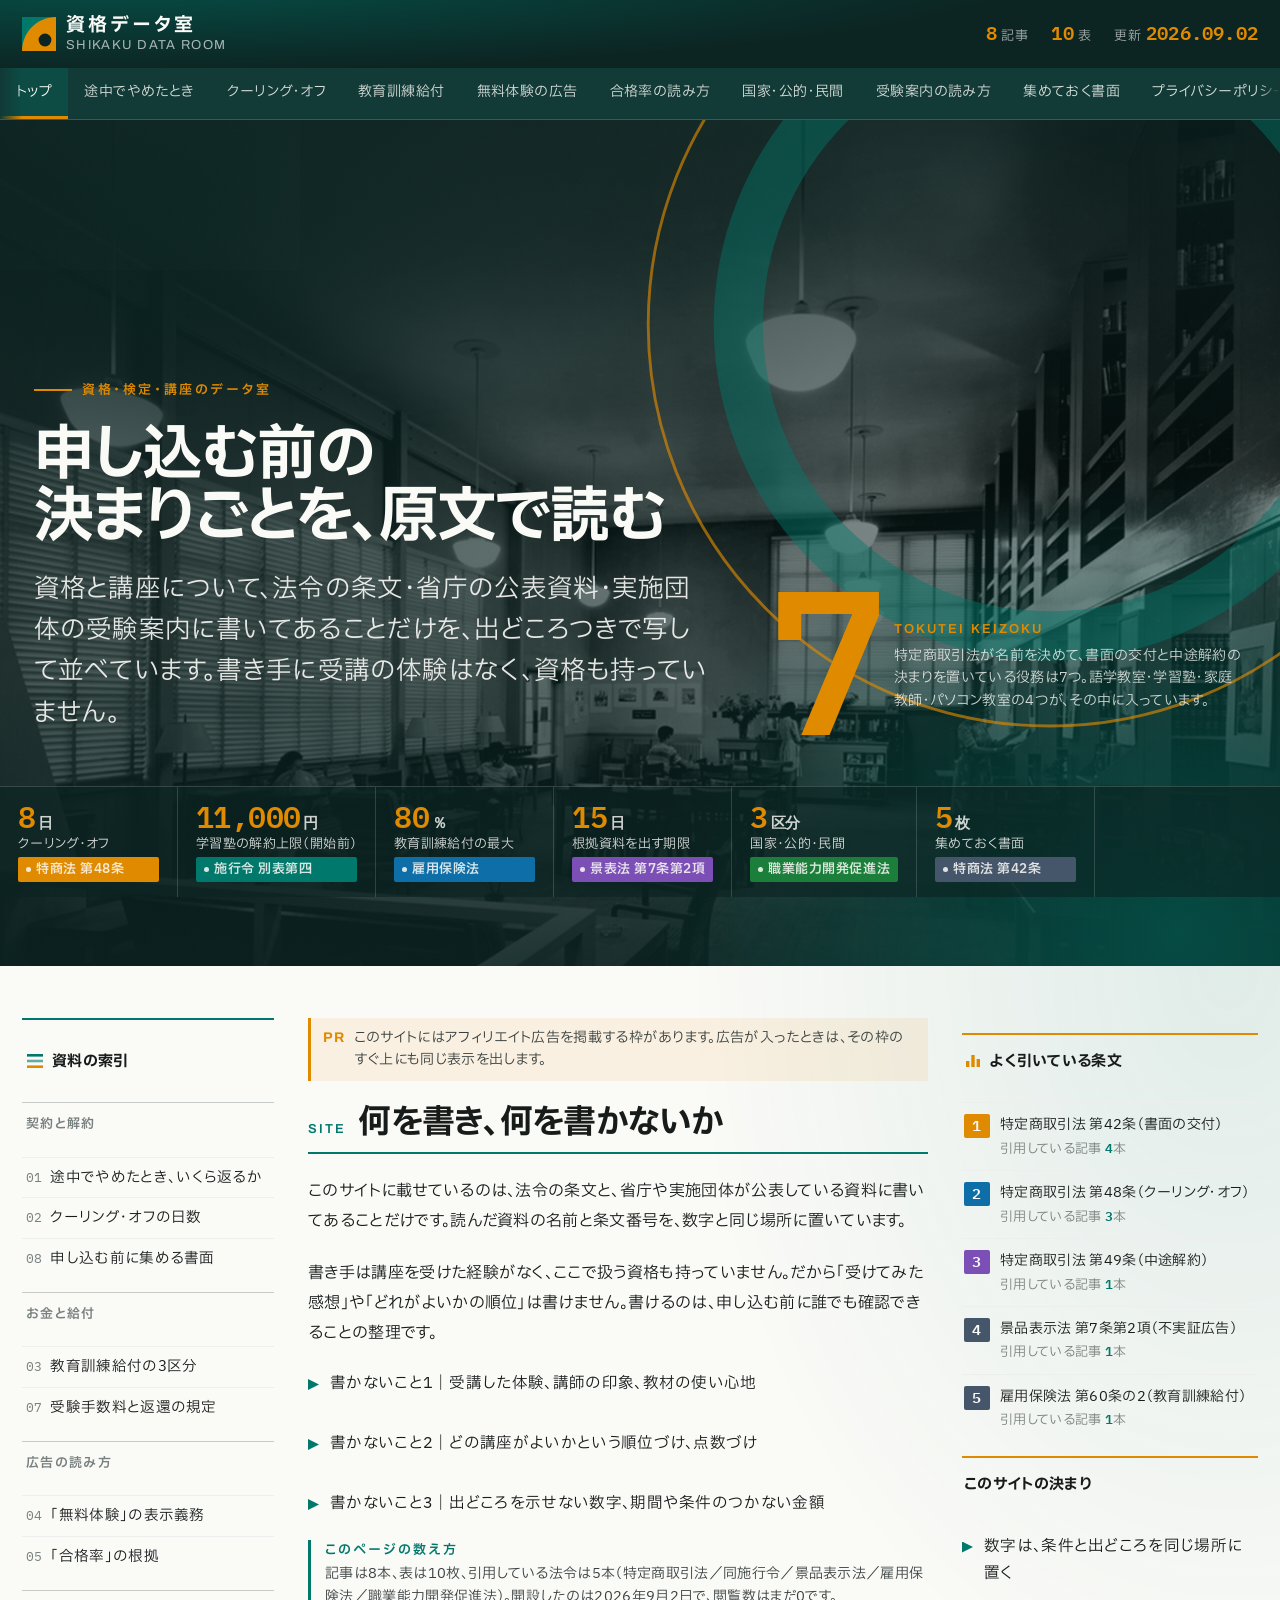
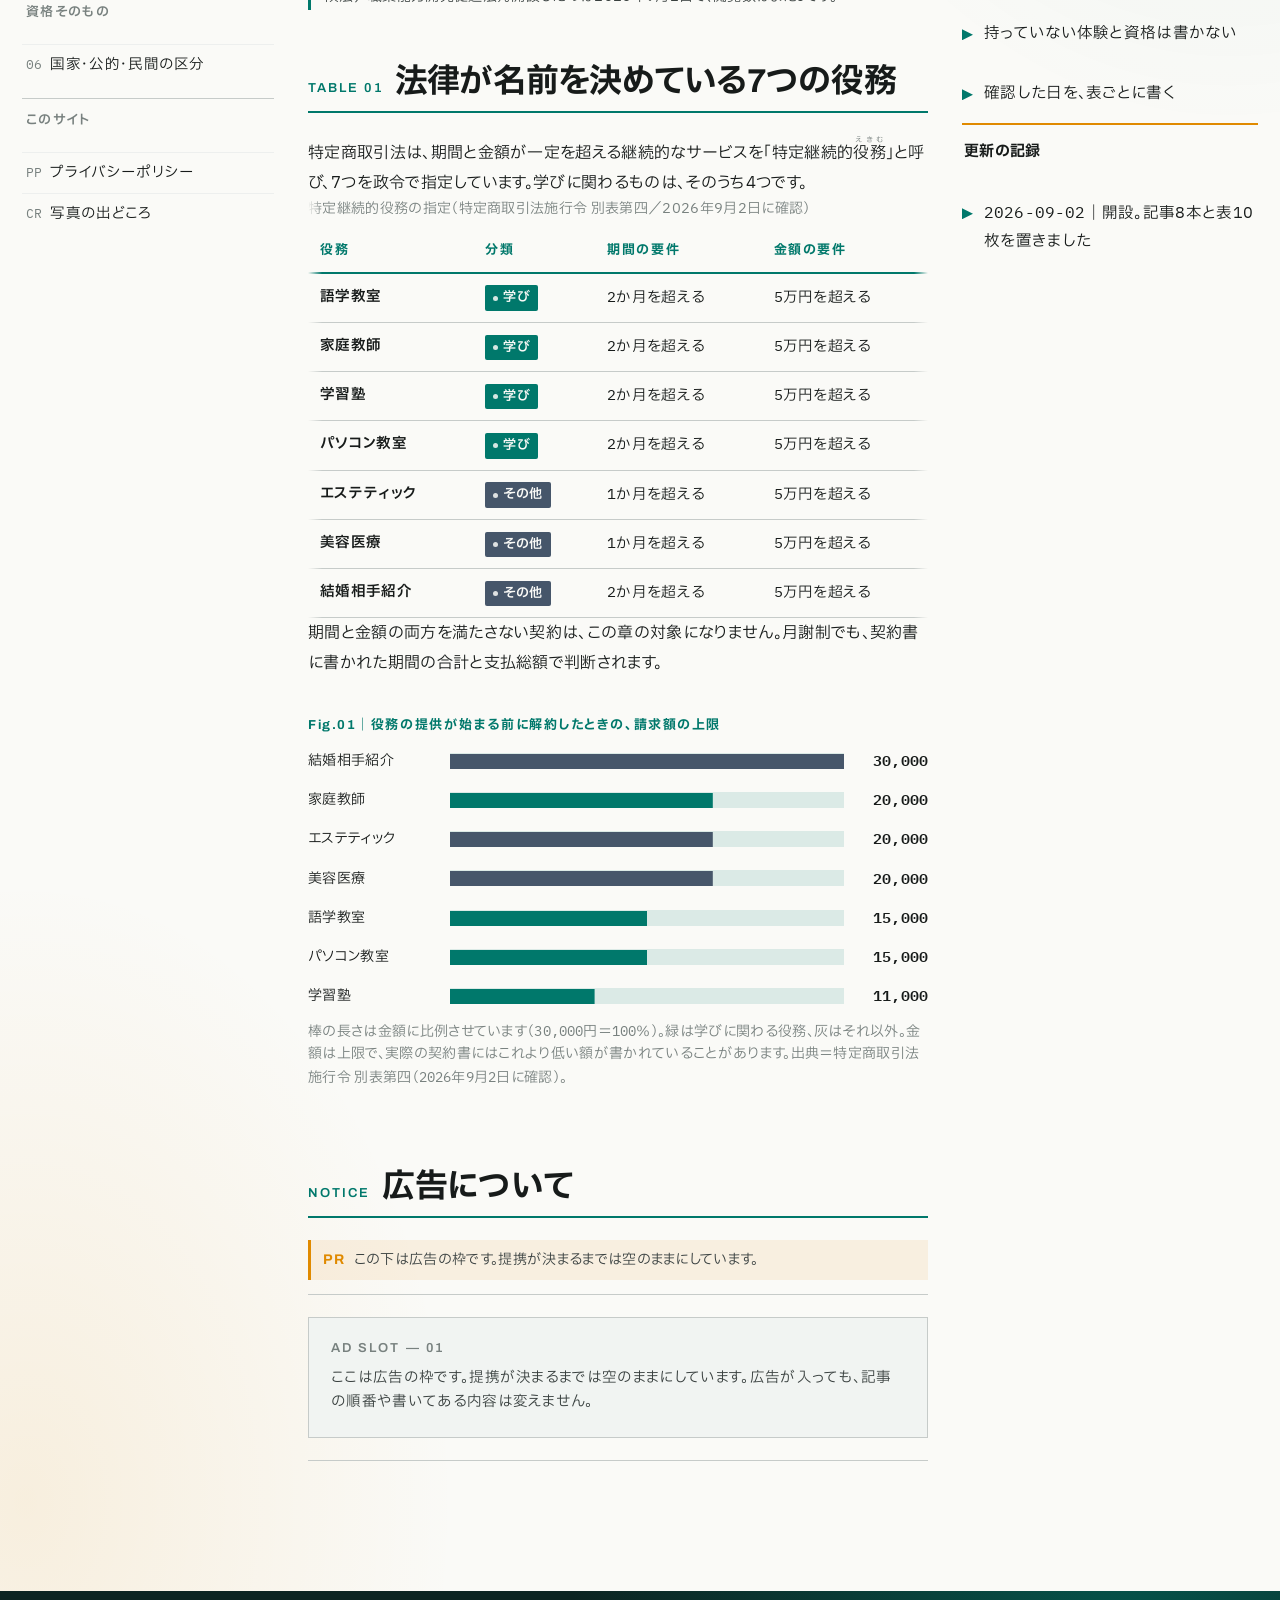
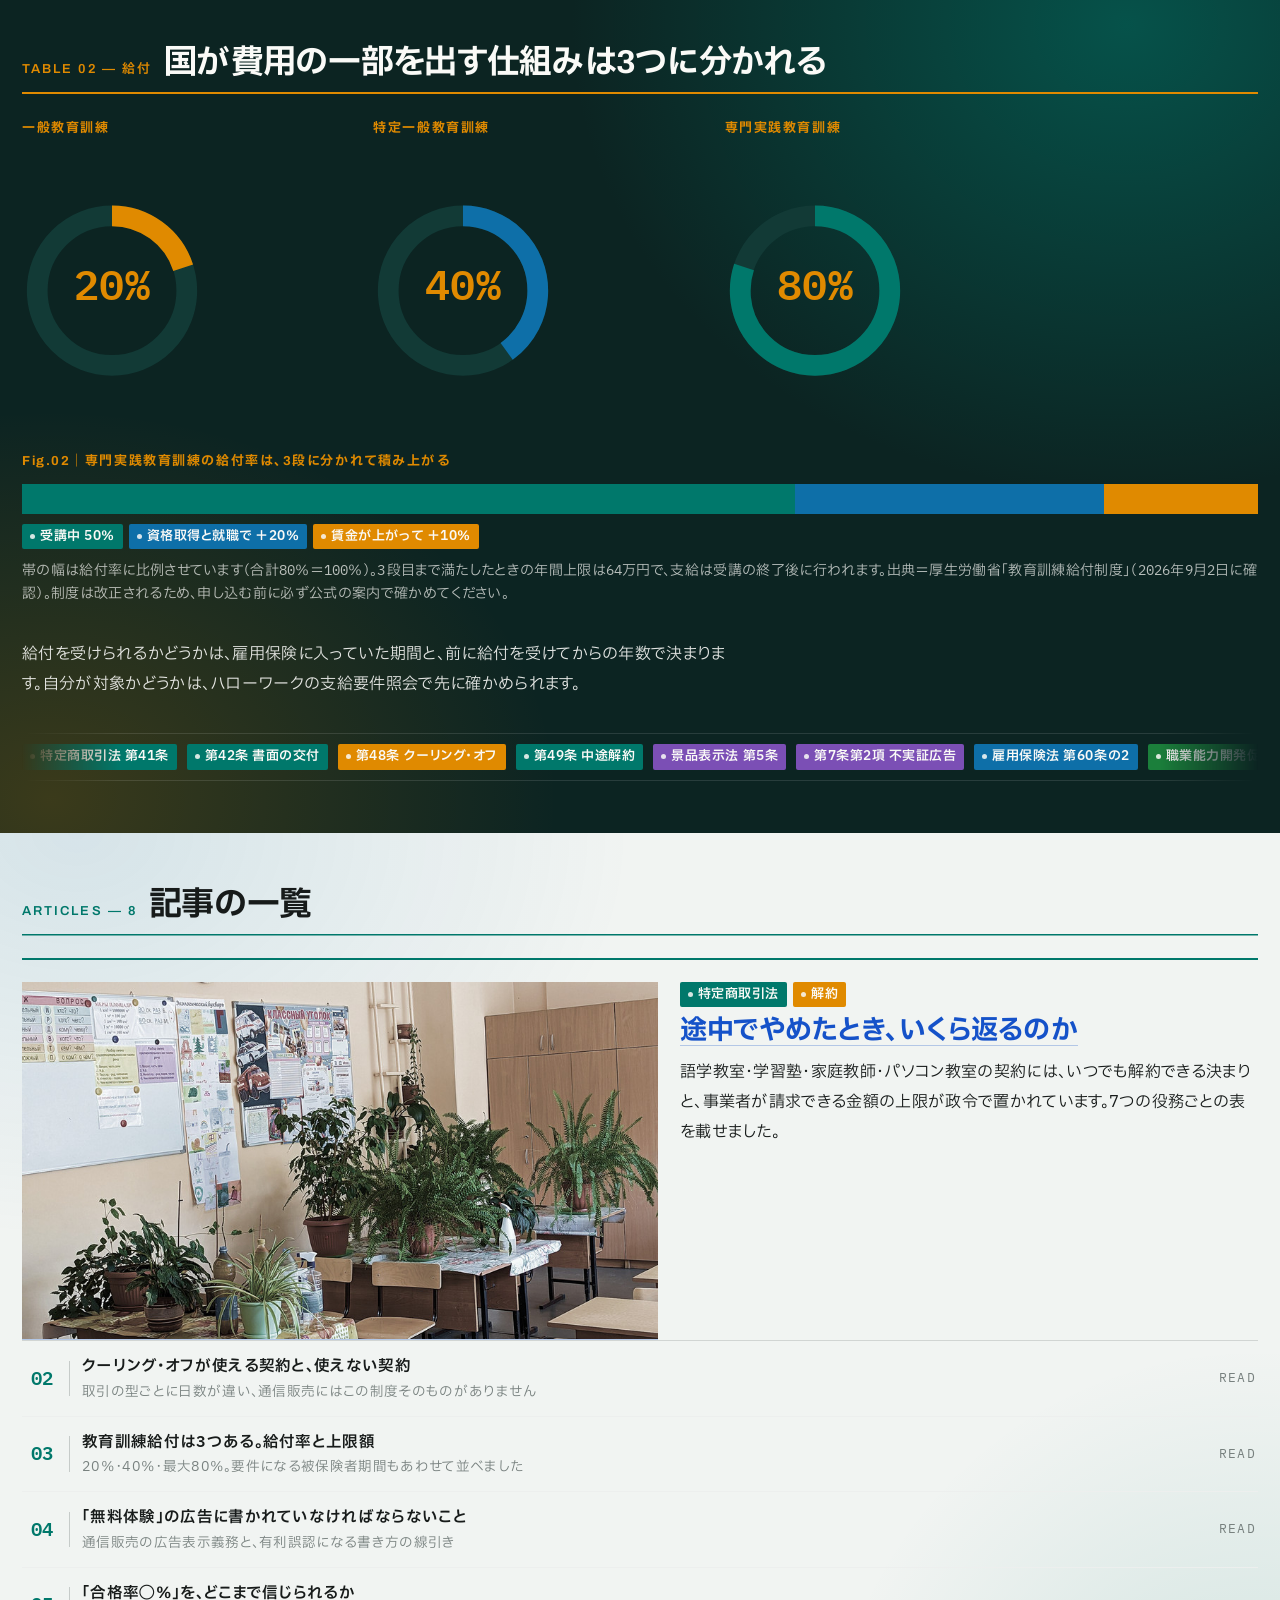
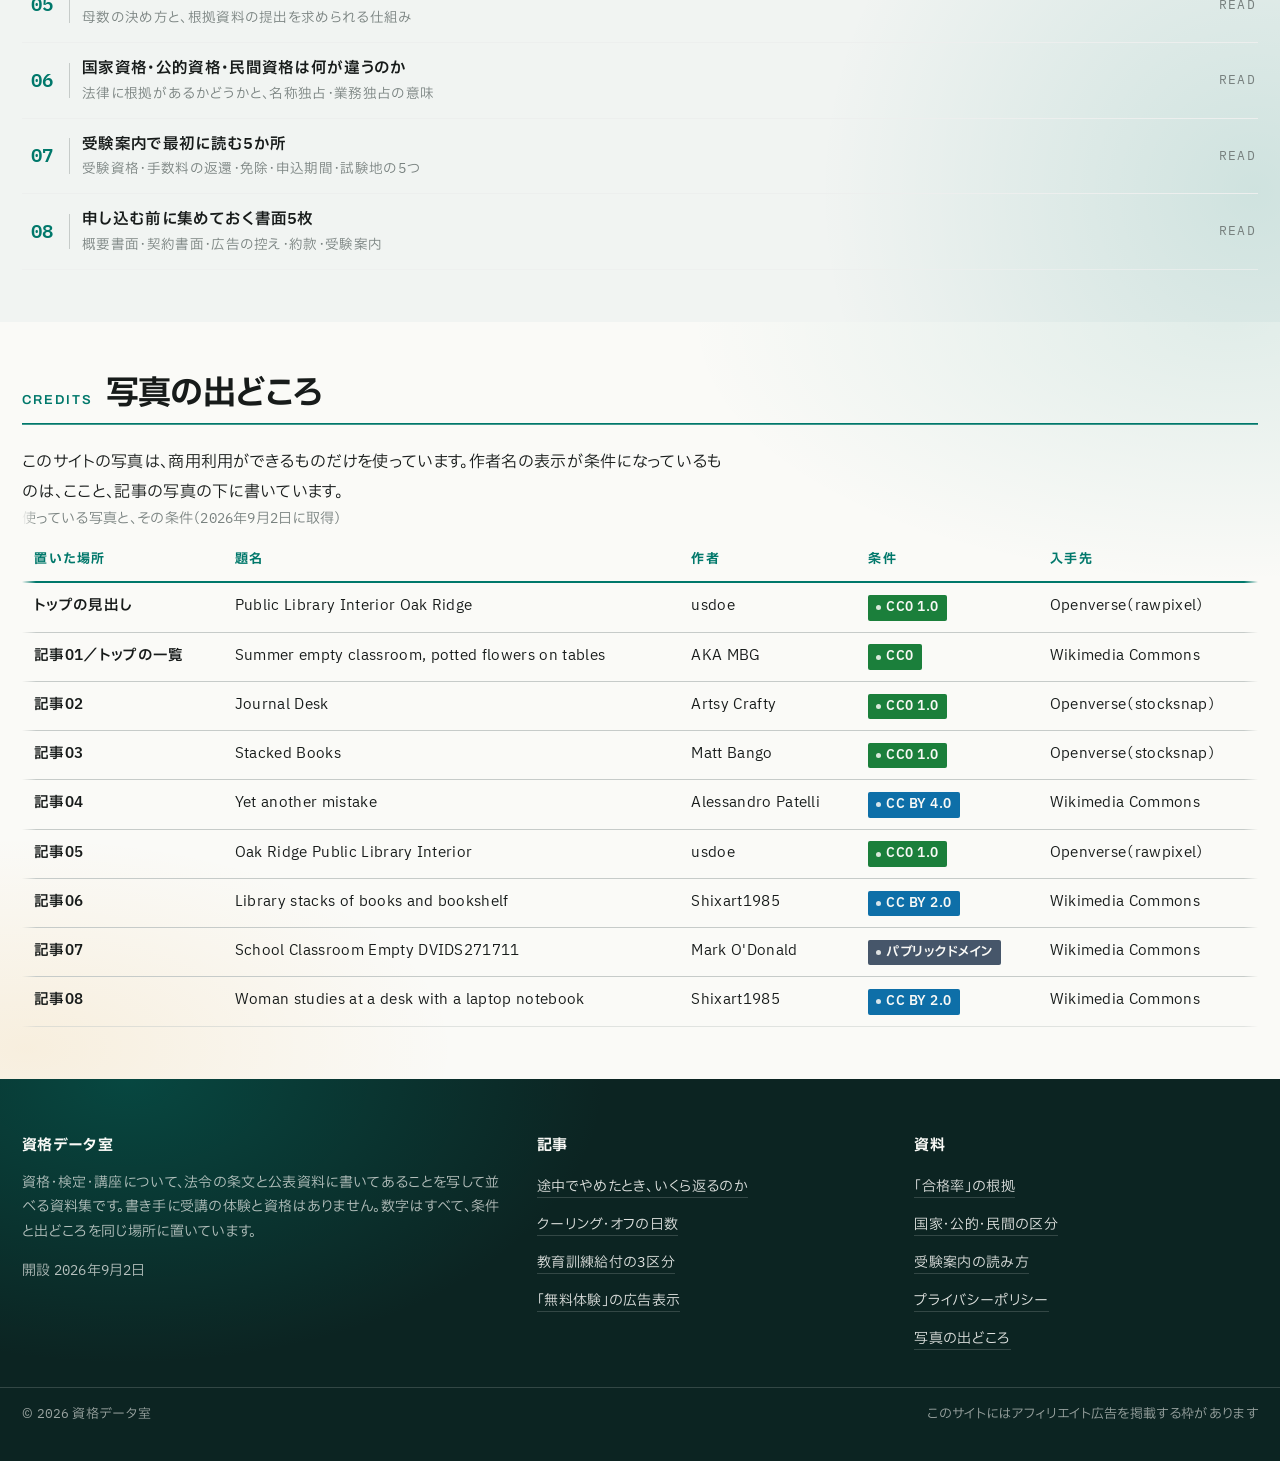
==== index.html @ 5fbbc410 "publish shikaku-data.com" ====
<!doctype html>
<html lang="ja">
<head>
<meta charset="utf-8">
<meta name="viewport" content="width=device-width, initial-scale=1">
<title>資格データ室 ── 資格と講座について、原文に書いてあることを写して並べる</title>
<meta name="description" content="資格・検定・講座について、法令の条文と省庁の公表資料に書いてあることを、出どころつきで写して並べています。記事8本・表10枚。">
<link rel="canonical" href="https://shikaku-data.com/">
<link rel="icon" href="assets/favicon.svg" type="image/svg+xml">
<meta property="og:type" content="website">
<meta property="og:site_name" content="資格データ室">
<meta property="og:locale" content="ja_JP">
<meta property="og:title" content="資格データ室 ── 資格と講座について、原文に書いてあることを写して並べる">
<meta property="og:description" content="資格・検定・講座について、法令の条文と省庁の公表資料に書いてあることを、出どころつきで写して並べています。記事8本・表10枚。">
<meta property="og:url" content="https://shikaku-data.com/">
<meta property="og:image" content="https://shikaku-data.com/assets/ogp.png">
<meta name="twitter:card" content="summary_large_image">
<link rel="preconnect" href="https://fonts.googleapis.com">
<link rel="preconnect" href="https://fonts.gstatic.com" crossorigin>
<link href="https://fonts.googleapis.com/css2?family=Archivo:wdth,wght@62..125,400..800&family=IBM+Plex+Mono:wght@400;600&family=IBM+Plex+Sans+JP:wght@300;400;600;700&display=swap" rel="stylesheet">
<link rel="stylesheet" href="assets/style.css">
</head>
<body>

<!-- 粒（地の質感）と、大きな弧。四角以外の形をここで持つ -->
<svg width="0" height="0" aria-hidden="true" focusable="false" style="position:absolute">
  <filter id="tsubu"><feTurbulence type="fractalNoise" baseFrequency="0.82" numOctaves="3"/>
    <feColorMatrix type="saturate" values="0"/></filter>
</svg>

<div class="progress" aria-hidden="true"><i></i></div>
<header class="hd">
  <div class="hd__in">
    <a class="hd__mark" href="index.html">
      <svg class="hd__glyph" viewBox="0 0 34 34" aria-hidden="true" focusable="false">
        <path d="M0 0h34v34H0z" fill="#00786B"/>
        <path d="M34 0v34H0C0 15.2 15.2 0 34 0z" fill="#E08A00"/>
        <circle cx="23" cy="23" r="6.4" fill="#0C2422"/>
      </svg>
      <span>
        <span class="hd__name">資格データ室</span>
        <span class="hd__sub">SHIKAKU DATA ROOM</span>
      </span>
    </a>
    <div class="hd__meta">
      <span><b class="n">8</b> 記事</span>
      <span><b class="n">10</b> 表</span>
      <span>更新 <b class="n">2026.09.02</b></span>
    </div>
  </div>
</header>

<nav class="tabs" aria-label="記事の一覧">
  <div class="tabs__in">
    <a href="index.html" aria-current="page">トップ</a>
    <a href="kiji-01.html">途中でやめたとき</a>
    <a href="kiji-02.html">クーリング・オフ</a>
    <a href="kiji-03.html">教育訓練給付</a>
    <a href="kiji-04.html">無料体験の広告</a>
    <a href="kiji-05.html">合格率の読み方</a>
    <a href="kiji-06.html">国家・公的・民間</a>
    <a href="kiji-07.html">受験案内の読み方</a>
    <a href="kiji-08.html">集めておく書面</a>
    <a href="privacy.html">プライバシーポリシー</a>
  </div>
</nav>

<section class="fv">
  <div class="fv__photo">
    <img src="assets/photo/fv-toshokan_1600.jpg"
         srcset="assets/photo/fv-toshokan_480.jpg 480w, assets/photo/fv-toshokan_900.jpg 900w, assets/photo/fv-toshokan_1600.jpg 1600w"
         sizes="100vw" width="1600" height="900" alt="閲覧席と書架が並ぶ図書館の内部">
  </div>
  <div class="fv__veil"></div>
  <svg class="fv__grain" aria-hidden="true" focusable="false"><rect width="100%" height="100%" filter="url(#tsubu)"/></svg>
  <svg class="fv__arc" viewBox="0 0 100 100" aria-hidden="true" focusable="false">
    <circle cx="50" cy="50" r="49" fill="none" stroke="#E08A00" stroke-width=".35" opacity=".7"/>
    <circle cx="50" cy="50" r="38" fill="none" stroke="#00786B" stroke-width="6" opacity=".5"/>
    <path d="M50 1a49 49 0 0 1 49 49" fill="none" stroke="#E08A00" stroke-width="1.6"/>
  </svg>
  <div class="fv__in">
    <div>
      <p class="fv__eyebrow">資格・検定・講座のデータ室</p>
      <h1 class="t-display" data-ch><span class="ph">申し込む前の</span><span class="ph">決まりごとを、</span><span class="ph">原文で読む</span></h1>
      <p class="t-lede">資格と講座について、法令の条文・省庁の公表資料・実施団体の受験案内に書いてあることだけを、出どころつきで写して並べています。書き手に受講の体験はなく、資格も持っていません。</p>
    </div>
    <div class="fv__num">
      <b class="n">7</b>
      <div class="fv__numtxt">
        <span class="lab">TOKUTEI KEIZOKU</span>
        <p>特定商取引法が名前を決めて、書面の交付と中途解約の決まりを置いている役務は7つ。語学教室・学習塾・家庭教師・パソコン教室の4つが、その中に入っています。</p>
      </div>
    </div>
  </div>
  <div class="fvindex">
    <div class="fvindex__in">
      <a href="kiji-02.html"><b class="n">8<em>日</em></b><span>クーリング・オフ</span><span class="tag tag--5">特商法 第48条</span></a>
      <a href="kiji-01.html"><b class="n">11,000<em>円</em></b><span>学習塾の解約上限（開始前）</span><span class="tag tag--1">施行令 別表第四</span></a>
      <a href="kiji-03.html"><b class="n">80<em>％</em></b><span>教育訓練給付の最大</span><span class="tag tag--2">雇用保険法</span></a>
      <a href="kiji-05.html"><b class="n">15<em>日</em></b><span>根拠資料を出す期限</span><span class="tag tag--3">景表法 第7条第2項</span></a>
      <a href="kiji-06.html"><b class="n">3<em>区分</em></b><span>国家・公的・民間</span><span class="tag tag--6">職業能力開発促進法</span></a>
      <a href="kiji-08.html"><b class="n">5<em>枚</em></b><span>集めておく書面</span><span class="tag tag--8">特商法 第42条</span></a>
    </div>
  </div>
</section>

<main id="main">

<section class="band band--paper">
  <div class="wrap three">

    <aside class="side">
      <nav class="idx" aria-label="サイトの索引">
        <p class="idx__h">
          <svg viewBox="0 0 18 18" aria-hidden="true" focusable="false"><rect x="1" y="2" width="16" height="2.6" fill="#00786B"/><rect x="1" y="7.7" width="16" height="2.6" fill="#00786B" opacity=".6"/><rect x="1" y="13.4" width="16" height="2.6" fill="#E08A00"/></svg>
          資料の索引
        </p>
        <p class="idx__g">契約と解約</p>
        <ul>
          <li><a href="kiji-01.html"><span class="n">01</span>途中でやめたとき、いくら返るか</a></li>
          <li><a href="kiji-02.html"><span class="n">02</span>クーリング・オフの日数</a></li>
          <li><a href="kiji-08.html"><span class="n">08</span>申し込む前に集める書面</a></li>
        </ul>
        <p class="idx__g">お金と給付</p>
        <ul>
          <li><a href="kiji-03.html"><span class="n">03</span>教育訓練給付の3区分</a></li>
          <li><a href="kiji-07.html"><span class="n">07</span>受験手数料と返還の規定</a></li>
        </ul>
        <p class="idx__g">広告の読み方</p>
        <ul>
          <li><a href="kiji-04.html"><span class="n">04</span>「無料体験」の表示義務</a></li>
          <li><a href="kiji-05.html"><span class="n">05</span>「合格率」の根拠</a></li>
        </ul>
        <p class="idx__g">資格そのもの</p>
        <ul>
          <li><a href="kiji-06.html"><span class="n">06</span>国家・公的・民間の区分</a></li>
        </ul>
        <p class="idx__g">このサイト</p>
        <ul>
          <li><a href="privacy.html"><span class="n">PP</span>プライバシーポリシー</a></li>
          <li><a href="#shashin"><span class="n">CR</span>写真の出どころ</a></li>
        </ul>
      </nav>
    </aside>

    <div class="col-c stack">

      <div class="disc"><b>PR</b><span>このサイトにはアフィリエイト広告を掲載する枠があります。広告が入ったときは、その枠のすぐ上にも同じ表示を出します。</span></div>

      <div data-rv>
        <div class="sec__h"><span class="lab">Site</span><h2 class="t-h2"><span class="ph">何を書き、</span><span class="ph">何を書かないか</span></h2></div>
        <p class="t-body">このサイトに載せているのは、法令の条文と、省庁や実施団体が公表している資料に書いてあることだけです。読んだ資料の名前と条文番号を、数字と同じ場所に置いています。</p>
        <p class="t-body">書き手は講座を受けた経験がなく、ここで扱う資格も持っていません。だから「受けてみた感想」や「どれがよいかの順位」は書けません。書けるのは、申し込む前に誰でも確認できることの整理です。</p>
        <ul class="cl">
          <li class="cl__item t-body">書かないこと1｜受講した体験、講師の印象、教材の使い心地</li>
          <li class="cl__item t-body">書かないこと2｜どの講座がよいかという順位づけ、点数づけ</li>
          <li class="cl__item t-body">書かないこと3｜出どころを示せない数字、期間や条件のつかない金額</li>
        </ul>
        <div class="src">
          <span class="lab">このページの数え方</span>
          <p>記事は8本、表は10枚、引用している法令は5本（特定商取引法／同施行令／景品表示法／雇用保険法／職業能力開発促進法）。開設したのは2026年9月2日で、閲覧数はまだ0です。</p>
        </div>
      </div>

      <div data-rv>
        <div class="sec__h"><span class="lab">Table 01</span><h2 class="t-h2"><span class="ph">法律が名前を</span><span class="ph">決めている</span><span class="ph">7つの役務</span></h2></div>
        <p class="t-body">特定商取引法は、期間と金額が一定を超える継続的なサービスを「特定継続的<ruby>役務<rt>えきむ</rt></ruby>」と呼び、7つを政令で指定しています。学びに関わるものは、そのうち4つです。</p>
        <div class="tbl-wrap">
          <table class="dt">
            <caption>特定継続的役務の指定（特定商取引法施行令 別表第四／2026年9月2日に確認）</caption>
            <thead><tr><th>役務</th><th>分類</th><th>期間の要件</th><th>金額の要件</th></tr></thead>
            <tbody>
              <tr><th>語学教室</th><td><span class="tag tag--1">学び</span></td><td><span class="n">2</span>か月を超える</td><td><span class="n">5</span>万円を超える</td></tr>
              <tr><th>家庭教師</th><td><span class="tag tag--1">学び</span></td><td><span class="n">2</span>か月を超える</td><td><span class="n">5</span>万円を超える</td></tr>
              <tr><th>学習塾</th><td><span class="tag tag--1">学び</span></td><td><span class="n">2</span>か月を超える</td><td><span class="n">5</span>万円を超える</td></tr>
              <tr><th>パソコン教室</th><td><span class="tag tag--1">学び</span></td><td><span class="n">2</span>か月を超える</td><td><span class="n">5</span>万円を超える</td></tr>
              <tr><th>エステティック</th><td><span class="tag tag--8">その他</span></td><td><span class="n">1</span>か月を超える</td><td><span class="n">5</span>万円を超える</td></tr>
              <tr><th>美容医療</th><td><span class="tag tag--8">その他</span></td><td><span class="n">1</span>か月を超える</td><td><span class="n">5</span>万円を超える</td></tr>
              <tr><th>結婚相手紹介</th><td><span class="tag tag--8">その他</span></td><td><span class="n">2</span>か月を超える</td><td><span class="n">5</span>万円を超える</td></tr>
            </tbody>
          </table>
        </div>
        <p class="t-body">期間と金額の両方を満たさない契約は、この章の対象になりません。月謝制でも、契約書に書かれた期間の合計と支払総額で判断されます。</p>
      </div>

      <figure class="fig" data-rv>
        <p class="fig__cap">Fig.01｜役務の提供が始まる前に解約したときの、請求額の上限</p>
        <div class="bars">
          <div class="bars__row"><span class="bars__name">結婚相手紹介</span>
            <span class="bars__track"><svg viewBox="0 0 100 16" preserveAspectRatio="none" width="100%" height="16" aria-hidden="true" focusable="false"><rect class="bar" width="100" height="16" fill="#46566A"/></svg></span>
            <span class="bars__val n">30,000</span></div>
          <div class="bars__row"><span class="bars__name">家庭教師</span>
            <span class="bars__track"><svg viewBox="0 0 100 16" preserveAspectRatio="none" width="100%" height="16" aria-hidden="true" focusable="false"><rect class="bar" width="66.7" height="16" fill="#00786B"/></svg></span>
            <span class="bars__val n">20,000</span></div>
          <div class="bars__row"><span class="bars__name">エステティック</span>
            <span class="bars__track"><svg viewBox="0 0 100 16" preserveAspectRatio="none" width="100%" height="16" aria-hidden="true" focusable="false"><rect class="bar" width="66.7" height="16" fill="#46566A"/></svg></span>
            <span class="bars__val n">20,000</span></div>
          <div class="bars__row"><span class="bars__name">美容医療</span>
            <span class="bars__track"><svg viewBox="0 0 100 16" preserveAspectRatio="none" width="100%" height="16" aria-hidden="true" focusable="false"><rect class="bar" width="66.7" height="16" fill="#46566A"/></svg></span>
            <span class="bars__val n">20,000</span></div>
          <div class="bars__row"><span class="bars__name">語学教室</span>
            <span class="bars__track"><svg viewBox="0 0 100 16" preserveAspectRatio="none" width="100%" height="16" aria-hidden="true" focusable="false"><rect class="bar" width="50" height="16" fill="#00786B"/></svg></span>
            <span class="bars__val n">15,000</span></div>
          <div class="bars__row"><span class="bars__name">パソコン教室</span>
            <span class="bars__track"><svg viewBox="0 0 100 16" preserveAspectRatio="none" width="100%" height="16" aria-hidden="true" focusable="false"><rect class="bar" width="50" height="16" fill="#00786B"/></svg></span>
            <span class="bars__val n">15,000</span></div>
          <div class="bars__row"><span class="bars__name">学習塾</span>
            <span class="bars__track"><svg viewBox="0 0 100 16" preserveAspectRatio="none" width="100%" height="16" aria-hidden="true" focusable="false"><rect class="bar" width="36.7" height="16" fill="#00786B"/></svg></span>
            <span class="bars__val n">11,000</span></div>
        </div>
        <figcaption class="fig__note">棒の長さは金額に比例させています（<span class="n">30,000</span>円＝<span class="n">100</span>％）。緑は学びに関わる役務、灰はそれ以外。金額は上限で、実際の契約書にはこれより低い額が書かれていることがあります。出典＝特定商取引法施行令 別表第四（<span class="n">2026</span>年<span class="n">9</span>月<span class="n">2</span>日に確認）。</figcaption>
      </figure>

      <div data-rv>
        <div class="sec__h"><span class="lab">Notice</span><h2 class="t-h2"><span class="ph">広告について</span></h2></div>
        <div class="disc"><b>PR</b><span>この下は広告の枠です。提携が決まるまでは空のままにしています。</span></div>
        <!-- 広告 -->
        <div class="adslot ad-slot" data-ad="1">
          <div class="adslot__box">
            <span class="lab">AD SLOT — 01</span>
            <p>ここは広告の枠です。提携が決まるまでは空のままにしています。広告が入っても、記事の順番や書いてある内容は変えません。</p>
          </div>
        </div>
      </div>

    </div>

    <aside class="side">
      <p class="rail__h">
        <svg viewBox="0 0 18 18" aria-hidden="true" focusable="false"><path d="M2 15h3.4v-6H2zM7.3 15h3.4V3H7.3zM12.6 15H16V7h-3.4z" fill="#E08A00"/></svg>
        よく引いている条文
      </p>
      <ol class="rank">
        <li><b class="n">1</b><p>特定商取引法 第42条（書面の交付）<span class="rank__sub">引用している記事 <span class="n">4</span>本</span></p></li>
        <li><b class="n">2</b><p>特定商取引法 第48条（クーリング・オフ）<span class="rank__sub">引用している記事 <span class="n">3</span>本</span></p></li>
        <li><b class="n">3</b><p>特定商取引法 第49条（中途解約）<span class="rank__sub">引用している記事 <span class="n">1</span>本</span></p></li>
        <li><b class="n">4</b><p>景品表示法 第7条第2項（不実証広告）<span class="rank__sub">引用している記事 <span class="n">1</span>本</span></p></li>
        <li><b class="n">5</b><p>雇用保険法 第60条の2（教育訓練給付）<span class="rank__sub">引用している記事 <span class="n">1</span>本</span></p></li>
      </ol>
      <p class="rail__h">このサイトの決まり</p>
      <ul class="cl">
        <li class="cl__item t-body">数字は、条件と出どころを同じ場所に置く</li>
        <li class="cl__item t-body">持っていない体験と資格は書かない</li>
        <li class="cl__item t-body">確認した日を、表ごとに書く</li>
      </ul>
      <p class="rail__h">更新の記録</p>
      <ul class="cl">
        <li class="cl__item t-body"><span><span class="n">2026-09-02</span>｜開設。記事8本と表10枚を置きました</span></li>
      </ul>
    </aside>

  </div>
</section>

<section class="band band--dark">
  <div class="wrap">
    <div class="sec__h" data-rv><span class="lab">Table 02 — 給付</span><h2 class="t-h2"><span class="ph">国が費用の一部を</span><span class="ph">出す仕組みは</span><span class="ph">3つに分かれる</span></h2></div>
    <div class="ring-wrap" data-rv style="grid-template-columns:minmax(0,1fr)">
      <div style="display:grid;grid-template-columns:repeat(auto-fit,minmax(190px,1fr));gap:34px">

        <figure class="fig">
          <p class="fig__cap">一般教育訓練</p>
          <svg viewBox="0 0 130 130" width="100%" height="auto" style="max-width:180px" role="img" aria-label="一般教育訓練の給付率は20パーセント">
            <circle cx="65" cy="65" r="54" fill="none" stroke="#123A36" stroke-width="15"/>
            <circle class="ring" cx="65" cy="65" r="54" fill="none" stroke="#E08A00" stroke-width="15"
                    transform="rotate(-90 65 65)" style="--len:339.29;--ratio:.20"/>
            <text class="ring-mid" x="65" y="72" text-anchor="middle" font-size="30">20%</text>
          </svg>
          <figcaption class="fig__note">受講費用の<span class="n">20</span>％、上限<span class="n">10</span>万円。</figcaption>
        </figure>

        <figure class="fig">
          <p class="fig__cap">特定一般教育訓練</p>
          <svg viewBox="0 0 130 130" width="100%" height="auto" style="max-width:180px" role="img" aria-label="特定一般教育訓練の給付率は40パーセント">
            <circle cx="65" cy="65" r="54" fill="none" stroke="#123A36" stroke-width="15"/>
            <circle class="ring" cx="65" cy="65" r="54" fill="none" stroke="#0E6FA8" stroke-width="15"
                    transform="rotate(-90 65 65)" style="--len:339.29;--ratio:.40"/>
            <text class="ring-mid" x="65" y="72" text-anchor="middle" font-size="30">40%</text>
          </svg>
          <figcaption class="fig__note">受講費用の<span class="n">40</span>％、上限<span class="n">20</span>万円。条件を満たすと<span class="n">50</span>％・<span class="n">25</span>万円。</figcaption>
        </figure>

        <figure class="fig">
          <p class="fig__cap">専門実践教育訓練</p>
          <svg viewBox="0 0 130 130" width="100%" height="auto" style="max-width:180px" role="img" aria-label="専門実践教育訓練の給付率は最大80パーセント">
            <circle cx="65" cy="65" r="54" fill="none" stroke="#123A36" stroke-width="15"/>
            <circle class="ring" cx="65" cy="65" r="54" fill="none" stroke="#00786B" stroke-width="15"
                    transform="rotate(-90 65 65)" style="--len:339.29;--ratio:.80"/>
            <text class="ring-mid" x="65" y="72" text-anchor="middle" font-size="30">80%</text>
          </svg>
          <figcaption class="fig__note">基本は<span class="n">50</span>％（年<span class="n">40</span>万円）。条件を満たした合計が最大<span class="n">80</span>％で、年<span class="n">64</span>万円。</figcaption>
        </figure>

      </div>
    </div>

    <figure class="fig" data-rv style="margin-top:52px">
      <p class="fig__cap">Fig.02｜専門実践教育訓練の給付率は、3段に分かれて積み上がる</p>
      <div class="stack-fig">
        <div class="stack-fig__bar">
          <span class="stack-fig__seg" style="width:62.5%;background:#00786B"></span>
          <span class="stack-fig__seg" style="width:25%;background:#0E6FA8;transition-delay:.28s"></span>
          <span class="stack-fig__seg" style="width:12.5%;background:#E08A00;transition-delay:.52s"></span>
        </div>
        <div class="tag-row">
          <span class="tag tag--1">受講中 50％</span>
          <span class="tag tag--2">資格取得と就職で ＋20％</span>
          <span class="tag tag--5">賃金が上がって ＋10％</span>
        </div>
      </div>
      <figcaption class="fig__note">帯の幅は給付率に比例させています（合計<span class="n">80</span>％＝<span class="n">100</span>％）。3段目まで満たしたときの年間上限は<span class="n">64</span>万円で、支給は受講の終了後に行われます。出典＝厚生労働省「教育訓練給付制度」（<span class="n">2026</span>年<span class="n">9</span>月<span class="n">2</span>日に確認）。制度は改正されるため、申し込む前に必ず公式の案内で確かめてください。</figcaption>
    </figure>

    <p class="t-body" data-rv style="margin-top:34px;max-width:44em">給付を受けられるかどうかは、雇用保険に入っていた期間と、前に給付を受けてからの年数で決まります。自分が対象かどうかは、ハローワークの支給要件照会で先に確かめられます。</p>

    <div class="flow" data-rv style="margin-top:34px">
      <div class="flow__in">
        <span class="tag tag--1">特定商取引法 第41条</span><span class="tag tag--1">第42条 書面の交付</span>
        <span class="tag tag--5">第48条 クーリング・オフ</span><span class="tag tag--1">第49条 中途解約</span>
        <span class="tag tag--3">景品表示法 第5条</span><span class="tag tag--3">第7条第2項 不実証広告</span>
        <span class="tag tag--2">雇用保険法 第60条の2</span><span class="tag tag--6">職業能力開発促進法 第44条</span>
        <span class="tag tag--1">特定商取引法 第41条</span><span class="tag tag--1">第42条 書面の交付</span>
        <span class="tag tag--5">第48条 クーリング・オフ</span><span class="tag tag--1">第49条 中途解約</span>
        <span class="tag tag--3">景品表示法 第5条</span><span class="tag tag--3">第7条第2項 不実証広告</span>
        <span class="tag tag--2">雇用保険法 第60条の2</span><span class="tag tag--6">職業能力開発促進法 第44条</span>
      </div>
    </div>
  </div>
</section>

<section class="band band--face">
  <div class="wrap">
    <div class="sec__h" data-rv><span class="lab">Articles — 8</span><h2 class="t-h2"><span class="ph">記事の一覧</span></h2></div>

    <article class="cardA" data-rv>
      <a class="cardA__pic" href="kiji-01.html" aria-label="記事1へ">
        <img src="assets/photo/kyoshitsu-hachi_900.jpg"
             srcset="assets/photo/kyoshitsu-hachi_480.jpg 480w, assets/photo/kyoshitsu-hachi_900.jpg 900w, assets/photo/kyoshitsu-hachi_1600.jpg 1600w"
             sizes="(min-width:720px) 50vw, 100vw" width="900" height="506" alt="机と椅子が並ぶ、人のいない教室">
      </a>
      <div class="cardA__body">
        <div class="tag-row"><span class="tag tag--1">特定商取引法</span><span class="tag tag--5">解約</span></div>
        <h3 class="t-h3"><a href="kiji-01.html"><span class="ph">途中でやめたとき、</span><span class="ph">いくら返るのか</span></a></h3>
        <p class="t-body">語学教室・学習塾・家庭教師・パソコン教室の契約には、いつでも解約できる決まりと、事業者が請求できる金額の上限が政令で置かれています。7つの役務ごとの表を載せました。</p>
      </div>
    </article>

    <ul class="listB" data-rv>
      <li><a href="kiji-02.html"><span class="listB__no n">02</span><span class="listB__t">クーリング・オフが使える契約と、使えない契約<span>取引の型ごとに日数が違い、通信販売にはこの制度そのものがありません</span></span><span class="listB__go n">READ</span></a></li>
      <li><a href="kiji-03.html"><span class="listB__no n">03</span><span class="listB__t">教育訓練給付は3つある。給付率と上限額<span>20％・40％・最大80％。要件になる被保険者期間もあわせて並べました</span></span><span class="listB__go n">READ</span></a></li>
      <li><a href="kiji-04.html"><span class="listB__no n">04</span><span class="listB__t">「無料体験」の広告に書かれていなければならないこと<span>通信販売の広告表示義務と、有利誤認になる書き方の線引き</span></span><span class="listB__go n">READ</span></a></li>
      <li><a href="kiji-05.html"><span class="listB__no n">05</span><span class="listB__t">「合格率◯％」を、どこまで信じられるか<span>母数の決め方と、根拠資料の提出を求められる仕組み</span></span><span class="listB__go n">READ</span></a></li>
      <li><a href="kiji-06.html"><span class="listB__no n">06</span><span class="listB__t">国家資格・公的資格・民間資格は何が違うのか<span>法律に根拠があるかどうかと、名称独占・業務独占の意味</span></span><span class="listB__go n">READ</span></a></li>
      <li><a href="kiji-07.html"><span class="listB__no n">07</span><span class="listB__t">受験案内で最初に読む5か所<span>受験資格・手数料の返還・免除・申込期間・試験地の5つ</span></span><span class="listB__go n">READ</span></a></li>
      <li><a href="kiji-08.html"><span class="listB__no n">08</span><span class="listB__t">申し込む前に集めておく書面5枚<span>概要書面・契約書面・広告の控え・約款・受験案内</span></span><span class="listB__go n">READ</span></a></li>
    </ul>
  </div>
</section>

<section class="band band--paper" id="shashin">
  <div class="wrap">
    <div class="sec__h" data-rv><span class="lab">Credits</span><h2 class="t-h2"><span class="ph">写真の出どころ</span></h2></div>
    <p class="t-body" data-rv style="max-width:44em">このサイトの写真は、商用利用ができるものだけを使っています。作者名の表示が条件になっているものは、ここと、記事の写真の下に書いています。</p>
    <div class="tbl-wrap" data-rv>
      <table class="dt">
        <caption>使っている写真と、その条件（<span class="n">2026</span>年<span class="n">9</span>月<span class="n">2</span>日に取得）</caption>
        <thead><tr><th>置いた場所</th><th>題名</th><th>作者</th><th>条件</th><th>入手先</th></tr></thead>
        <tbody>
          <tr><th>トップの見出し</th><td>Public Library Interior Oak Ridge</td><td>usdoe</td><td><span class="tag tag--6">CC0 1.0</span></td><td>Openverse（rawpixel）</td></tr>
          <tr><th>記事01／トップの一覧</th><td>Summer empty classroom, potted flowers on tables</td><td>AKA MBG</td><td><span class="tag tag--6">CC0</span></td><td>Wikimedia Commons</td></tr>
          <tr><th>記事02</th><td>Journal Desk</td><td>Artsy Crafty</td><td><span class="tag tag--6">CC0 1.0</span></td><td>Openverse（stocksnap）</td></tr>
          <tr><th>記事03</th><td>Stacked Books</td><td>Matt Bango</td><td><span class="tag tag--6">CC0 1.0</span></td><td>Openverse（stocksnap）</td></tr>
          <tr><th>記事04</th><td>Yet another mistake</td><td>Alessandro Patelli</td><td><span class="tag tag--2">CC BY 4.0</span></td><td>Wikimedia Commons</td></tr>
          <tr><th>記事05</th><td>Oak Ridge Public Library Interior</td><td>usdoe</td><td><span class="tag tag--6">CC0 1.0</span></td><td>Openverse（rawpixel）</td></tr>
          <tr><th>記事06</th><td>Library stacks of books and bookshelf</td><td>Shixart1985</td><td><span class="tag tag--2">CC BY 2.0</span></td><td>Wikimedia Commons</td></tr>
          <tr><th>記事07</th><td>School Classroom Empty DVIDS271711</td><td>Mark O'Donald</td><td><span class="tag tag--8">パブリックドメイン</span></td><td>Wikimedia Commons</td></tr>
          <tr><th>記事08</th><td>Woman studies at a desk with a laptop notebook</td><td>Shixart1985</td><td><span class="tag tag--2">CC BY 2.0</span></td><td>Wikimedia Commons</td></tr>
        </tbody>
      </table>
    </div>
  </div>
</section>

</main>

<footer class="ft">
  <div class="ft__in">
    <div>
      <h2>資格データ室</h2>
      <p>資格・検定・講座について、法令の条文と公表資料に書いてあることを写して並べる資料集です。書き手に受講の体験と資格はありません。数字はすべて、条件と出どころを同じ場所に置いています。</p>
      <p style="margin-top:14px">開設 <span class="n">2026</span>年<span class="n">9</span>月<span class="n">2</span>日</p>
    </div>
    <div>
      <h2>記事</h2>
      <ul>
        <li><a href="kiji-01.html">途中でやめたとき、いくら返るのか</a></li>
        <li><a href="kiji-02.html">クーリング・オフの日数</a></li>
        <li><a href="kiji-03.html">教育訓練給付の3区分</a></li>
        <li><a href="kiji-04.html">「無料体験」の広告表示</a></li>
      </ul>
    </div>
    <div>
      <h2>資料</h2>
      <ul>
        <li><a href="kiji-05.html">「合格率」の根拠</a></li>
        <li><a href="kiji-06.html">国家・公的・民間の区分</a></li>
        <li><a href="kiji-07.html">受験案内の読み方</a></li>
        <li><a href="privacy.html">プライバシーポリシー</a></li>
        <li><a href="#shashin">写真の出どころ</a></li>
      </ul>
    </div>
  </div>
  <div class="ft__bar">
    <span>© <span class="n">2026</span> 資格データ室</span>
    <span>このサイトにはアフィリエイト広告を掲載する枠があります</span>
  </div>
</footer>

<script src="assets/app.js"></script>
</body>
</html>
---- assets/style.css ----
@charset "utf-8";
/* ============================================================================
   資格データ室（SHIKAKU DATA ROOM）  デザインシステム
   見本 ＝ https://gamewith.jp/pokemon-champions/546414（GameWith 攻略記事）
   見本から持ち帰ったもの：3カラムのデータベース型／高い密度（1画面に素材7つ以上）／
   細かい級数の階段（比率 1.067→こちらは 1.5 の流体スケールで段数を作る）／
   白に近い地に、小面積の高彩度バッジを大量に置く配色／罫線だけの表／小さい角丸。
   持ち帰っていないもの：見本の写真・イラスト・文章・ロゴ。

   ★影は1つも使っていない（R-07／P-13／A-06。2026-08-31 改訂で影ゼロが既定）。
     境界は「面の切り替え・余白・色・1本の線」で作る。
   ★彩度色 --cat-1〜8 は "制度の分類" という1つの役割のスケール（R-03 ③の
     「役割の違う色が4つ以上」には当たらない）。面積の1位は --accent-main（teal）。
   ★外部から読むのは Google Fonts だけ（運営者の指示による R-21 の例外）。
   ========================================================================== */

:root{
  /* 無彩色5段（P-01） */
  --g-1:#EDEFEE; --g-2:#C6CBC9; --g-3:#78817F; --g-4:#39403F; --g-5:#161A19;
  --paper:#FAFAF7;          /* 紙（明るい地） */
  --paper-2:#F1F4F2;        /* 面2 */
  --paper-3:#E6EBE8;        /* 面3 */
  --ink:#171B1A;            /* 本文の色 */
  --ground:#0C2422;         /* 濃い地（FV・ヘッダー） */
  --ground-2:#123A36;

  /* 彩度色：役割つき（R-03 ①） */
  --accent-main:#00786B;    /* 主役＝制度の色。面積1位 */
  --accent-sub:#E08A00;     /* 受け＝期限と数字 */
  --accent-warn:#C41E3A;    /* 注意＝できないこと・戻らないお金 */
  --link:#1552C9;           /* 外へ出るリンクの色 */

  /* 分類スケール（役割は「制度の分類」ひとつ） */
  --cat-1:#00786B; --cat-2:#0E6FA8; --cat-3:#7B4FB5; --cat-4:#C41E3A;
  --cat-5:#E08A00; --cat-6:#1B7F3B; --cat-7:#B4562C; --cat-8:#46566A;

  /* 操作できるものの色は別名前空間（P-19） */
  --form-face:#0F5F55; --form-face-hover:#0B4B43; --form-ink:#F6FAF8;
  --form-line:#B9C4C0; --form-focus:#E08A00;

  /* 透明度は4段だけ（P-02） */
  --a-1:.06; --a-2:.16; --a-3:.34; --a-4:.66;

  /* イージング：1本ずつ名前と用途を持つ（P-11／R-04） */
  --ease-deru:cubic-bezier(.16,.84,.30,1);    /* 出る（入場） */
  --ease-modoru:cubic-bezier(.55,.06,.68,.19);/* 戻る（退場） */
  --ease-men:cubic-bezier(.65,.02,.20,1);     /* 面・マスク */
  --ease-suji:cubic-bezier(.22,1,.36,1);      /* 数字・図の伸び */
  --ease-shazo:cubic-bezier(0,0,1,1);         /* 進捗の等倍写像（P-11 の例外枠。時間の演出ではなく座標変換） */

  /* 時間は変化量で出し分ける */
  --t-iro:.18s; --t-ido:.34s; --t-men:.62s; --t-nyujo:1.1s;

  /* 級数（すべて 1:1.5 の流体スケール・P-09） */
  --fs-display:clamp(40px, 6.4vw, 60px);
  --fs-h1:clamp(28px, 4.4vw, 42px);
  --fs-h2:clamp(22px, 3.4vw, 33px);
  --fs-h3:clamp(18px, 2.5vw, 27px);
  --fs-lede:clamp(17px, 2.1vw, 25.5px);
  --fs-body:16px;
  --fs-lab:13px;
  --fs-note:14px;
  --fs-kyodai:clamp(160px, 16vw, 240px);   /* 図としての数字（1:1.5） */

  /* 行間3段階以上（P-07・R-05） */
  --lh-display:1.02; --lh-h:1.18; --lh-lede:1.62;
  --lh-body:1.88; --lh-lab:1.35; --lh-note:1.6;

  /* 余白の刻み（A-03：実際に鳴る音を4種類以上にする） */
  --sp-1:6px; --sp-2:14px; --sp-3:22px; --sp-4:34px; --sp-5:52px; --sp-6:78px; --sp-7:116px;

  /* 書体：欧文→和文→総称の順（P-04） */
  --font-mi:"Archivo","IBM Plex Sans JP","Hiragino Sans",system-ui,sans-serif;
  --font-hon:"IBM Plex Sans JP","Hiragino Sans","Noto Sans JP",system-ui,sans-serif;
  --font-num:"IBM Plex Mono","Archivo",ui-monospace,monospace;

  --stable-lvh:1vh;
  --col-c:720px;
}

*,*::before,*::after{box-sizing:border-box}
html{-webkit-text-size-adjust:100%}
body{
  margin:0; background:var(--paper); color:var(--ink);
  font-family:var(--font-hon); font-size:var(--fs-body); line-height:var(--lh-body);
  letter-spacing:.02em; font-weight:400;
  font-feature-settings:"palt" 1;              /* 約物の詰め（P-06） */
  overflow-x:hidden;
}
img{max-width:100%; height:auto; display:block}
a{color:var(--link); text-decoration:none; border-bottom:1px solid rgba(21,82,201,.28);
  transition:color var(--t-iro) var(--ease-deru), border-color var(--t-iro) var(--ease-deru)}
a:hover{color:var(--accent-main); border-bottom-color:var(--accent-main)}
:focus-visible{outline:3px solid var(--form-focus); outline-offset:2px}

/* ── 見出しは「重要度」と「大きさ」を切り離す（P-17：タグでなくクラスで当てる） ── */
.t-display,.t-h1,.t-h2,.t-h3{font-family:var(--font-mi); font-weight:700; margin:0;
  text-wrap:pretty}
.t-display{font-size:var(--fs-display); line-height:var(--lh-display); letter-spacing:-.035em;
  font-stretch:118%}
.t-h1{font-size:var(--fs-h1); line-height:var(--lh-h); letter-spacing:-.03em; font-stretch:112%}
.t-h2{font-size:var(--fs-h2); line-height:var(--lh-h); letter-spacing:-.022em}
.t-h3{font-size:var(--fs-h3); line-height:var(--lh-h); letter-spacing:-.012em}
.t-lede{font-size:var(--fs-lede); line-height:var(--lh-lede); letter-spacing:.005em;
  margin:0; color:var(--g-4)}
.t-body{font-size:var(--fs-body); line-height:var(--lh-body); letter-spacing:.02em; margin:0}
.t-body + .t-body{margin-top:var(--sp-3)}
.lab{font-family:var(--font-mi); font-size:var(--fs-lab); line-height:var(--lh-lab);
  letter-spacing:.16em; text-transform:uppercase; font-weight:600}
.note{font-size:var(--fs-note); line-height:var(--lh-note); color:var(--g-3); margin:0}
.ph{white-space:nowrap}                        /* 文節ロック（P-21／R-19） */
.n{font-family:var(--font-num); font-feature-settings:"tnum" 1; font-variant-numeric:tabular-nums;
  letter-spacing:.01em}                        /* 数字だけ欧文へ（P-05／R-12） */
strong{font-weight:700; color:var(--ink)}

/* ============================ ヘッダーと帯 ============================ */
.hd{background:var(--ground); color:var(--paper); position:relative; z-index:5;
  background-image:radial-gradient(120% 240% at 8% -40%, rgba(0,120,107,.55), rgba(12,36,34,0) 62%)}
.hd__in{max-width:1440px; margin:0 auto; padding:var(--sp-2) var(--sp-3);
  display:flex; align-items:center; gap:var(--sp-3); flex-wrap:wrap}
.hd__mark{display:flex; align-items:center; gap:10px; border-bottom:0}
.hd__mark:hover{border-bottom:0}
.hd__glyph{width:34px; height:34px; flex:0 0 34px}
.hd__name{display:block; font-family:var(--font-mi); font-weight:700; font-size:19px;
  letter-spacing:-.02em; color:var(--paper); font-stretch:112%; line-height:1.2}
.hd__sub{display:block; white-space:nowrap; font-size:var(--fs-lab);
  color:rgba(250,250,247,var(--a-4)); letter-spacing:.1em; font-family:var(--font-mi); line-height:1.3}
.hd__meta{margin-left:auto; display:flex; gap:var(--sp-3); align-items:center}
.hd__meta b{font-family:var(--font-num); font-size:19px; color:var(--accent-sub); font-weight:600}
.hd__meta span{font-size:var(--fs-lab); color:rgba(250,250,247,var(--a-4)); letter-spacing:.08em}

.tabs{background:var(--ground-2); border-bottom:1px solid rgba(250,250,247,var(--a-2));
  position:relative; z-index:4}
.tabs__in{max-width:1440px; margin:0 auto; display:flex; gap:0; overflow-x:auto;
  scrollbar-width:none;
  -webkit-mask-image:linear-gradient(90deg,transparent 0,#161A19 22px,#161A19 calc(100% - 22px),transparent 100%);
  mask-image:linear-gradient(90deg,transparent 0,#161A19 22px,#161A19 calc(100% - 22px),transparent 100%)}
.tabs__in::-webkit-scrollbar{display:none}
.tabs a{flex:0 0 auto; padding:11px 16px; color:rgba(250,250,247,.86); font-size:14px;
  border-bottom:3px solid transparent; letter-spacing:.03em;
  transition:background var(--t-iro) var(--ease-deru), border-color var(--t-iro) var(--ease-deru)}
.tabs a:hover{background:rgba(0,120,107,.4); border-bottom-color:var(--accent-sub); color:var(--paper)}
.tabs a[aria-current="page"]{border-bottom-color:var(--accent-sub); background:rgba(0,120,107,.3);
  color:var(--paper)}

.crumb{max-width:1440px; margin:0 auto; padding:10px var(--sp-3); font-size:var(--fs-lab);
  color:var(--g-3); display:flex; gap:8px; flex-wrap:wrap; align-items:center}
.crumb a{border-bottom:0}
.crumb i{font-style:normal; color:var(--g-2)}

/* ============================ ファーストビュー ============================ */
.fv{position:relative; min-height:calc(94 * var(--stable-lvh)); overflow:hidden;
  background:var(--ground); color:var(--paper); isolation:isolate}
.fv__photo{position:absolute; inset:0; z-index:0}
.fv__photo img{width:100%; height:100%; object-fit:cover; filter:saturate(.72) contrast(1.05)}
.fv__veil{position:absolute; inset:0; z-index:1; pointer-events:none;
  background:
    radial-gradient(72% 96% at 14% 8%, rgba(12,36,34,.94), rgba(12,36,34,.42) 58%, rgba(12,36,34,.1) 100%),
    radial-gradient(60% 80% at 92% 96%, rgba(0,120,107,.55), rgba(12,36,34,0) 70%),
    linear-gradient(180deg, rgba(12,36,34,.72) 0%, rgba(12,36,34,.30) 42%, rgba(12,36,34,.88) 100%)}
.fv__grain{position:absolute; inset:0; z-index:2; opacity:var(--a-2); pointer-events:none;
  mix-blend-mode:overlay}
.fv__arc{position:absolute; z-index:2; right:-14vw; top:-16vw; width:64vw; height:64vw;
  pointer-events:none; opacity:.9}
.fv__in{position:relative; z-index:3; max-width:1440px; margin:0 auto;
  padding:var(--sp-6) var(--sp-3) var(--sp-4);
  display:grid; grid-template-columns:minmax(0,1fr); gap:var(--sp-4); align-items:end;
  min-height:calc(74 * var(--stable-lvh))}
.fv__eyebrow{display:flex; align-items:center; gap:10px; color:var(--accent-sub);
  font-family:var(--font-mi); font-size:var(--fs-lab); letter-spacing:.2em; font-weight:600}
.fv__eyebrow::before{content:""; width:38px; height:2px; background:var(--accent-sub)}
.fv h1.t-display{color:var(--paper); margin-top:var(--sp-3); max-width:19em}
.fv .t-lede{color:rgba(250,250,247,.9); margin-top:var(--sp-3); max-width:34em}
.fv__num{display:flex; align-items:flex-end; gap:var(--sp-2); margin-top:var(--sp-2)}
.fv__num b{font-family:var(--font-num); font-size:var(--fs-kyodai); line-height:.78;
  font-weight:600; color:var(--accent-sub); letter-spacing:-.05em;
  -webkit-text-stroke:0; display:block}
.fv__numtxt{padding-bottom:var(--sp-3); max-width:22em}
.fv__numtxt .lab{color:var(--accent-sub); display:block}
.fv__numtxt p{margin:6px 0 0; font-size:var(--fs-note); line-height:var(--lh-note);
  color:rgba(250,250,247,.82)}
@media (min-width:900px){
  .fv__in{grid-template-columns:minmax(0,1.35fr) minmax(0,1fr); align-items:end;
    padding:var(--sp-7) var(--sp-4) var(--sp-5)}
  .fv__num{justify-content:flex-end}
}

/* FVの下の索引タイル：見本（GameWith）から持ち帰った「数字が並ぶ密度」 */
.fvindex{position:relative; z-index:3; border-top:1px solid rgba(250,250,247,var(--a-2));
  background:rgba(12,36,34,.62)}
.fvindex__in{max-width:1440px; margin:0 auto; display:flex; overflow-x:auto; scrollbar-width:none;
  -webkit-mask-image:linear-gradient(90deg,transparent 0,#161A19 18px,#161A19 calc(100% - 18px),transparent 100%);
  mask-image:linear-gradient(90deg,transparent 0,#161A19 18px,#161A19 calc(100% - 18px),transparent 100%)}
.fvindex__in::-webkit-scrollbar{display:none}
.fvindex a{flex:0 0 auto; min-width:178px; padding:13px 18px 15px; color:var(--paper);
  border-bottom:0; border-right:1px solid rgba(250,250,247,var(--a-2));
  display:grid; gap:3px; align-content:start;
  transition:background var(--t-iro) var(--ease-deru)}
.fvindex a:hover{background:rgba(0,120,107,.42); color:var(--paper)}
.fvindex b{font-family:var(--font-num); font-size:30px; font-weight:600; line-height:1.08;
  letter-spacing:-.02em; color:var(--accent-sub)}
.fvindex b em{font-style:normal; font-size:15px; margin-left:3px; color:rgba(250,250,247,.82)}
.fvindex span{font-size:13px; line-height:1.45; color:rgba(250,250,247,.86)}

/* ============================ 3カラム ============================ */
.wrap{max-width:1440px; margin:0 auto; padding:0 var(--sp-3)}
.three{display:grid; grid-template-columns:minmax(0,1fr); gap:var(--sp-5) var(--sp-4);
  padding-bottom:var(--sp-6)}
@media (min-width:1100px){
  .three{grid-template-columns:252px minmax(0,var(--col-c)) 296px; align-items:start}
}
.col-c{min-width:0; order:1}
.three > aside{order:2}
.three > aside:last-of-type{order:3}
@media (min-width:1100px){
  .three > aside:first-of-type{order:1}
  .col-c{order:2}
  .three > aside:last-of-type{order:3}
}
/* 余白のリズム：この4本で、実際に鳴る間隔を 22 / 34 / 52 / 78px の4種類にする（A-03） */
.col-c > * + *{margin-top:var(--sp-5)}
.col-c > .disc + *{margin-top:var(--sp-3)}
.col-c > * + .fig{margin-top:var(--sp-4)}
.col-c > .fig + *{margin-top:var(--sp-6)}
.side{min-width:0}
@media (min-width:1100px){ .side{position:sticky; top:var(--sp-2)} }

/* 左の索引（見本の「攻略メニュー」にあたる） */
.idx{border-top:2px solid var(--accent-main)}
.idx__h{display:flex; align-items:center; gap:8px; padding:12px 4px;
  font-family:var(--font-mi); font-weight:700; font-size:15px; letter-spacing:.02em}
.idx__h svg{width:18px; height:18px}
.idx__g{padding:9px 4px 7px; font-size:var(--fs-lab); letter-spacing:.1em; color:var(--g-3);
  border-top:1px solid var(--g-2); font-family:var(--font-mi); font-weight:600}
.idx ul{list-style:none; margin:0; padding:0}
.idx li{border-top:1px solid var(--g-1)}
.idx li a{display:flex; gap:8px; align-items:baseline; padding:9px 4px; font-size:14.5px;
  color:var(--ink); border-bottom:0; line-height:1.5;
  transition:padding var(--t-ido) var(--ease-deru), color var(--t-iro) var(--ease-deru)}
.idx li a:hover{padding-left:12px; color:var(--accent-main)}
.idx li a .n{color:var(--g-3); font-size:13px}

/* 右の欄（見本の「攻略記事ランキング」にあたる） */
.rail__h svg{width:18px; height:18px; flex:0 0 18px}
.rail__h{display:flex; align-items:center; gap:8px; border-top:2px solid var(--accent-sub);
  padding:12px 2px; font-family:var(--font-mi); font-weight:700; font-size:15px}
.rank{list-style:none; margin:0; padding:0; counter-reset:r}
.rank li{display:grid; grid-template-columns:26px minmax(0,1fr); gap:10px;
  padding:11px 2px; border-top:1px solid var(--g-1); align-items:start}
.rank li b{font-family:var(--font-num); font-size:15px; color:var(--paper); text-align:center;
  line-height:24px; font-weight:600; border-radius:2px}
.rank li:nth-child(1) b{background:var(--cat-5)}
.rank li:nth-child(2) b{background:var(--cat-2)}
.rank li:nth-child(3) b{background:var(--cat-3)}
.rank li:nth-child(4) b{background:var(--cat-8)}
.rank li:nth-child(5) b{background:var(--cat-8)}
.rank li p{margin:0; font-size:14px; line-height:1.55}
.rank__sub{display:block; font-size:13px; color:var(--g-3); margin-top:2px}
.rank__sub .n{color:var(--accent-main); font-weight:600}

/* ============================ 章（面）============================ */
.band{position:relative; padding:var(--sp-5) 0}
.band--paper{background:var(--paper);
  background-image:radial-gradient(64% 52% at 96% 0%, rgba(0,120,107,.10), rgba(250,250,247,0) 66%),
                   radial-gradient(48% 40% at 2% 96%, rgba(224,138,0,.10), rgba(250,250,247,0) 70%)}
.band--face{background:var(--paper-2);
  background-image:radial-gradient(70% 60% at 6% 0%, rgba(14,111,168,.12), rgba(241,244,242,0) 62%),
                   radial-gradient(50% 60% at 98% 88%, rgba(0,120,107,.14), rgba(241,244,242,0) 68%)}
.band--dark{background:var(--ground); color:var(--paper);
  background-image:radial-gradient(70% 90% at 88% 4%, rgba(0,120,107,.55), rgba(12,36,34,0) 62%),
                   radial-gradient(60% 70% at 4% 96%, rgba(224,138,0,.22), rgba(12,36,34,0) 66%)}
.band--dark .t-body{color:rgba(250,250,247,.9)}
.band--dark .t-display,.band--dark .t-h2{color:var(--paper)}
.band__mesh{position:absolute; inset:0; pointer-events:none; opacity:var(--a-2)}
.band > .wrap{position:relative; z-index:1}

.sec__h{display:grid; grid-template-columns:auto minmax(0,1fr); gap:12px; align-items:baseline;
  margin-bottom:var(--sp-3); padding-bottom:10px; border-bottom:2px solid var(--accent-main)}
.sec__h .lab{color:var(--accent-main)}
.band--dark .sec__h{border-bottom-color:var(--accent-sub)}
.band--dark .sec__h .lab{color:var(--accent-sub)}

/* ============================ 表（罫線だけ。地も影も角も付けない）======== */
.tbl-wrap{overflow-x:auto; scrollbar-width:thin;
  -webkit-mask-image:linear-gradient(90deg,transparent 0,#161A19 14px,#161A19 calc(100% - 14px),transparent 100%);
  mask-image:linear-gradient(90deg,transparent 0,#161A19 14px,#161A19 calc(100% - 14px),transparent 100%)}
table.dt{border-collapse:collapse; width:100%; min-width:620px; font-size:14.5px;
  line-height:1.62}
table.dt caption{text-align:left; font-size:var(--fs-note); color:var(--g-3);
  padding-bottom:8px; line-height:var(--lh-note)}
table.dt th,table.dt td{border-bottom:1px solid var(--g-2); padding:11px 12px; text-align:left;
  vertical-align:top}
table.dt thead th{border-bottom:2px solid var(--accent-main); color:var(--accent-main);
  font-family:var(--font-mi); font-size:var(--fs-lab); letter-spacing:.12em; font-weight:700;
  white-space:nowrap}
table.dt tbody th{font-weight:600; white-space:nowrap}
table.dt td .n{font-size:15px}
table.dt tbody tr:hover{background:rgba(0,120,107,.05)}
.dt__warn{color:var(--accent-warn); font-weight:600}

/* 分類バッジ（見本のタイプ色にあたる。役割は「制度の分類」ひとつ） */
.tag{display:inline-flex; align-items:center; gap:5px; padding:3px 8px; border-radius:2px;
  font-size:13px; line-height:1.5; color:var(--paper); font-weight:600; letter-spacing:.04em;
  white-space:nowrap}
.tag::before{content:""; width:5px; height:5px; border-radius:50%;
  background:rgba(250,250,247,.85)}
.tag--1{background:var(--cat-1)} .tag--2{background:var(--cat-2)}
.tag--3{background:var(--cat-3)} .tag--4{background:var(--cat-4)}
.tag--5{background:var(--cat-5)} .tag--6{background:var(--cat-6)}
.tag--7{background:var(--cat-7)} .tag--8{background:var(--cat-8)}
.tag-row{display:flex; gap:6px; flex-wrap:wrap; align-items:center}

/* 流れる帯（1画面に1つだけ。R-17） */
.flow{overflow:hidden; border-top:1px solid rgba(250,250,247,var(--a-2));
  border-bottom:1px solid rgba(250,250,247,var(--a-2)); padding:10px 0;
  -webkit-mask-image:linear-gradient(90deg,transparent,#161A19 8%,#161A19 92%,transparent);
  mask-image:linear-gradient(90deg,transparent,#161A19 8%,#161A19 92%,transparent)}
.flow__in{display:flex; gap:10px; width:max-content; animation:nagareru 42s linear infinite}
.flow__in .tag{font-size:13px}

/* ============================ 数値の図（D-19：動く）============================ */
.fig{margin:0}
.fig__cap{font-family:var(--font-mi); font-size:var(--fs-lab); letter-spacing:.12em;
  color:var(--accent-main); font-weight:700; margin:0 0 10px}
.fig__note{font-size:var(--fs-note); line-height:var(--lh-note); color:var(--g-3); margin:10px 0 0}
.band--dark .fig__cap{color:var(--accent-sub)}
.band--dark .fig__note{color:rgba(250,250,247,.72)}

.bars{display:grid; gap:12px}
.bars__row{display:grid; grid-template-columns:minmax(96px,132px) minmax(0,1fr) 74px;
  gap:10px; align-items:center; font-size:14px}
.bars__name{line-height:1.4}
.bars__track{height:16px; background:rgba(0,120,107,.12); position:relative; overflow:hidden}
.bars__val{font-family:var(--font-num); text-align:right; font-size:14.5px; font-weight:600}
.bar{transform:scaleX(0); transform-origin:left center;
  transition:transform var(--t-nyujo) var(--ease-suji)}
[data-rv="in"] .bar{transform:scaleX(1)}

.ring-wrap{display:grid; grid-template-columns:minmax(0,148px) minmax(0,1fr); gap:var(--sp-3);
  align-items:center; max-width:1020px}
.ring{stroke-dasharray:var(--len); stroke-dashoffset:var(--len); stroke-linecap:butt;
  transition:stroke-dashoffset 1.3s var(--ease-suji)}
[data-rv="in"] .ring{stroke-dashoffset:calc(var(--len) * (1 - var(--ratio)))}
.ring-mid{font-family:var(--font-num); font-weight:600; fill:var(--accent-main)}
.band--dark .ring-mid{fill:var(--accent-sub)}
.spark{stroke-dasharray:var(--len); stroke-dashoffset:var(--len);
  transition:stroke-dashoffset 1.5s var(--ease-suji)}
[data-rv="in"] .spark{stroke-dashoffset:0}

.count{font-family:var(--font-num); font-weight:600; letter-spacing:-.02em}

/* ============================ 記事カード（型を2種類にする・D-08）======== */
.cardA{display:grid; grid-template-columns:minmax(0,1fr); gap:var(--sp-3);
  border-top:2px solid var(--accent-main); padding-top:var(--sp-3)}
@media (min-width:720px){ .cardA{grid-template-columns:minmax(0,1.1fr) minmax(0,1fr)} }
.cardA__pic{overflow:hidden}
.cardA__pic img{width:100%; aspect-ratio:16/9; object-fit:cover;
  transition:transform var(--t-men) var(--ease-men)}
.cardA:hover .cardA__pic img{transform:scale(1.04)}
.cardA__body .t-h3{margin-top:8px}
.cardA__body .t-body{margin-top:10px}

.listB{list-style:none; margin:0; padding:0; border-top:1px solid var(--g-2)}
.listB li{border-bottom:1px solid var(--g-1)}
.listB a{display:grid; grid-template-columns:46px minmax(0,1fr) auto; gap:12px;
  align-items:center; padding:14px 2px; color:var(--ink); border-bottom:0;
  transition:background var(--t-iro) var(--ease-deru)}
.listB a:hover{background:rgba(0,120,107,.06)}
.listB__no{font-family:var(--font-num); font-size:19px; color:var(--accent-main);
  font-weight:600; text-align:center; border-right:1px solid var(--g-2); padding-right:8px}
.listB__t{font-weight:600; line-height:1.5; font-size:15.5px}
.listB__t span{display:block; font-weight:400; font-size:13.5px; color:var(--g-3); margin-top:3px}
.listB__go{font-family:var(--font-num); font-size:13px; color:var(--g-3); letter-spacing:.1em}

/* 積み上げの帯（3つ目のカードの型） */
.stack-fig{display:grid; gap:10px}
.stack-fig__row{display:grid; grid-template-columns:minmax(0,1fr); gap:6px}
.stack-fig__bar{display:flex; height:30px; overflow:hidden}
.stack-fig__seg{transform:scaleX(0); transform-origin:left center; height:100%;
  transition:transform var(--t-nyujo) var(--ease-suji); display:block}
[data-rv="in"] .stack-fig__seg{transform:scaleX(1)}

/* ============================ 広告枠と開示（S-11／S-12）================ */
.disc{display:flex; gap:8px; align-items:flex-start; padding:9px 12px;
  border-left:3px solid var(--accent-sub); background:rgba(224,138,0,.09);
  font-size:var(--fs-note); line-height:var(--lh-note); color:var(--g-4)}
.disc b{font-family:var(--font-mi); letter-spacing:.1em; color:var(--accent-sub); font-weight:700}
.adslot{border-top:1px solid var(--g-2); border-bottom:1px solid var(--g-2);
  padding:var(--sp-3) 0; margin-top:var(--sp-2)}
.adslot__box{border:1px solid var(--g-2); padding:var(--sp-3); background:var(--paper-2);
  display:grid; gap:8px; justify-items:start}
.adslot__box .lab{color:var(--g-3)}
.adslot__box p{margin:0; font-size:14.5px; line-height:1.7; color:var(--g-4)}
.btn{display:inline-flex; align-items:center; gap:8px; padding:11px 18px;
  background:var(--form-face); color:var(--form-ink); border:0; border-radius:2px;
  font-size:14.5px; font-weight:600; letter-spacing:.04em; cursor:pointer;
  transition:background var(--t-iro) var(--ease-deru), transform var(--t-ido) var(--ease-deru)}
.btn:hover{background:var(--form-face-hover); transform:translateY(-1px); color:var(--form-ink)}

/* ============================ 出典 ============================ */
.src{border-left:3px solid var(--accent-main); padding:2px 0 2px 14px; margin:var(--sp-3) 0 0}
.src p{margin:0; font-size:var(--fs-note); line-height:var(--lh-note); color:var(--g-4)}
.src p + p{margin-top:6px}
.src .lab{color:var(--accent-main); display:block; margin-bottom:4px}

/* ============================ 記事本文 ============================ */
.art__head{padding:var(--sp-4) 0 var(--sp-3)}
.art__meta{display:flex; gap:var(--sp-2); flex-wrap:wrap; align-items:center;
  font-size:var(--fs-lab); color:var(--g-3); margin-top:var(--sp-2)}
.art__pic{margin:var(--sp-3) 0 0; position:relative}
.art__pic img{width:100%; aspect-ratio:16/9; object-fit:cover}
.art__pic figcaption{font-size:13px; color:var(--g-3); margin-top:6px; line-height:1.55}
.art__body h2.t-h2{margin-top:var(--sp-5); padding-left:14px; border-left:5px solid var(--accent-main)}
.art__body h3.t-h3{margin-top:var(--sp-4); color:var(--g-4)}
.art__body .t-body{margin-top:var(--sp-3)}
.art__body .tbl-wrap{margin-top:var(--sp-3)}
.art__body figure{margin:var(--sp-4) 0 0}
.art__body > .src{margin-top:var(--sp-6)}
.cl{list-style:none; margin:var(--sp-3) 0 0; padding:0; display:grid; gap:10px}
.cl__item{display:flex; gap:11px; align-items:flex-start;
  font-size:15.5px; line-height:1.8; margin:0}
.cl__item::before{content:""; flex:0 0 11px; width:11px; height:11px; margin-top:9px;
  background:var(--accent-main); clip-path:polygon(0 0,100% 50%,0 100%)}
.next{display:grid; gap:var(--sp-2); margin-top:var(--sp-4)}

/* ============================ フッター ============================ */
.ft{background:var(--ground); color:rgba(250,250,247,.86); padding:var(--sp-5) 0 var(--sp-4);
  background-image:radial-gradient(60% 120% at 10% 0%, rgba(0,120,107,.42), rgba(12,36,34,0) 62%)}
.ft__in{max-width:1440px; margin:0 auto; padding:0 var(--sp-3);
  display:grid; gap:var(--sp-4); grid-template-columns:minmax(0,1fr)}
@media (min-width:820px){ .ft__in{grid-template-columns:minmax(0,1.4fr) minmax(0,1fr) minmax(0,1fr)} }
.ft h2{font-family:var(--font-mi); font-size:15px; margin:0 0 12px; color:var(--paper);
  letter-spacing:.02em}
.ft ul{list-style:none; margin:0; padding:0; display:grid; gap:8px}
.ft a{color:rgba(250,250,247,.9); border-bottom:1px solid rgba(250,250,247,var(--a-2));
  font-size:14px}
.ft a:hover{color:var(--accent-sub); border-bottom-color:var(--accent-sub)}
.ft p{margin:0; font-size:14px; line-height:1.75; color:rgba(250,250,247,.72)}
.ft__bar{max-width:1440px; margin:var(--sp-4) auto 0; padding:var(--sp-2) var(--sp-3) 0;
  border-top:1px solid rgba(250,250,247,var(--a-2)); display:flex; gap:var(--sp-3);
  flex-wrap:wrap; justify-content:space-between; font-size:13px;
  color:rgba(250,250,247,.6)}

/* ============================ 出る仕掛け（A-05：不透明度だけにしない）==== */
.js [data-rv]{opacity:0; transform:translateY(18px);
  clip-path:inset(0 8% 0 0);
  transition:opacity var(--t-men) var(--ease-deru),
             transform var(--t-men) var(--ease-deru),
             clip-path var(--t-nyujo) var(--ease-men)}
.js [data-rv="in"]{opacity:1; transform:none; clip-path:inset(0 0 0 0)}

/* ============================ 動きの語彙（keyframes は7本）==============
   ①伸びる nobiru ②描かれる kakareru ③数え上がる kazoeru ④流れる nagareru
   ⑤ずれる zureru（視差） ⑥留まって変わる todomaru ⑦1字ずつ出る hitomoji
   ※ infinite が付くのは nagareru だけ（R-17：1画面に1つ） */
@keyframes nobiru{from{transform:scaleX(0)} to{transform:scaleX(1)}}
@keyframes kakareru{from{stroke-dashoffset:var(--len)} to{stroke-dashoffset:0}}
@keyframes kazoeru{from{opacity:0; transform:translateY(.24em)} to{opacity:1; transform:none}}
@keyframes nagareru{from{transform:translateX(0)} to{transform:translateX(-50%)}}
@keyframes zureru{from{transform:translateY(0)} to{transform:translateY(-14%)}}
@keyframes todomaru{from{opacity:.35; letter-spacing:.24em} to{opacity:1; letter-spacing:.16em}}
@keyframes hitomoji{from{opacity:0; transform:translateY(.5em) rotate(2deg)} to{opacity:1; transform:none}}

.js .fv h1 .ch{display:inline-block; opacity:0; animation:hitomoji .74s var(--ease-deru) forwards;
  animation-delay:calc(var(--i) * 26ms)}
.js .fv__num b{animation:kazoeru .9s var(--ease-suji) both; animation-delay:.35s}
.hd__name{animation:todomaru .8s var(--ease-men) both}

/* ルビ（B-01）：むずかしい読みの語だけに付ける */
ruby rt{font-size:.45em; font-weight:400; letter-spacing:.04em; color:var(--g-3)}
.band--dark ruby rt{color:rgba(250,250,247,.68)}

/* 分数ページャ（B-11）：いま何本目かを分数で出す */
.pager{font-family:var(--font-num); font-size:13px; letter-spacing:.14em; color:var(--g-3);
  display:inline-flex; gap:6px; align-items:center}
.pager b{color:var(--accent-main); font-weight:600}

/* 読書プログレス（B-14）：JavaScript を1行も使わずに、スクロール量だけで伸ばす */
.progress{position:fixed; inset:0 0 auto 0; height:3px; z-index:9; background:transparent;
  pointer-events:none}
.progress i{display:block; height:100%; background:var(--accent-sub); transform:scaleX(0);
  transform-origin:left center}
@supports (animation-timeline: scroll()){
  .progress i{animation:nobiru var(--ease-shazo) both; animation-timeline:scroll(root)}
}

/* 視差：スクロール連動は animation-timeline で（P-22：scrollイベントを使わない） */
@supports (animation-timeline: view()){
  .fv__photo img{animation:zureru var(--ease-shazo) both; animation-timeline:view(); animation-range:entry 0% exit 100%}
}

/* ============================ 動きを止める設定（R-10）==================== */
@media (prefers-reduced-motion:reduce){
  *,*::before,*::after{animation-duration:.001ms !important; animation-iteration-count:1 !important;
    transition-duration:.001ms !important}
  .js [data-rv]{opacity:1 !important; transform:none !important; clip-path:none !important}
  .bar,.stack-fig__seg{transform:scaleX(1) !important}
  .ring{stroke-dashoffset:calc(var(--len) * (1 - var(--ratio))) !important}
  .spark{stroke-dashoffset:0 !important}
  .flow__in{animation:none !important}
  .progress i{transform:scaleX(0) !important}
  .js .fv h1 .ch{opacity:1 !important; animation:none !important}
}

/* ============================ 印刷（B-15）============================ */
@media print{
  .tabs,.side,.adslot,.flow,.fv__arc,.progress{display:none}
  body{background:var(--paper); color:var(--g-5); font-size:11pt}
  .band{padding:8pt 0; background:var(--paper) !important; color:var(--g-5) !important}
  .three{grid-template-columns:minmax(0,1fr)}
  table.dt{min-width:0; page-break-inside:avoid}
  .fv{min-height:0}
  a{color:var(--g-5); border-bottom:0}
}
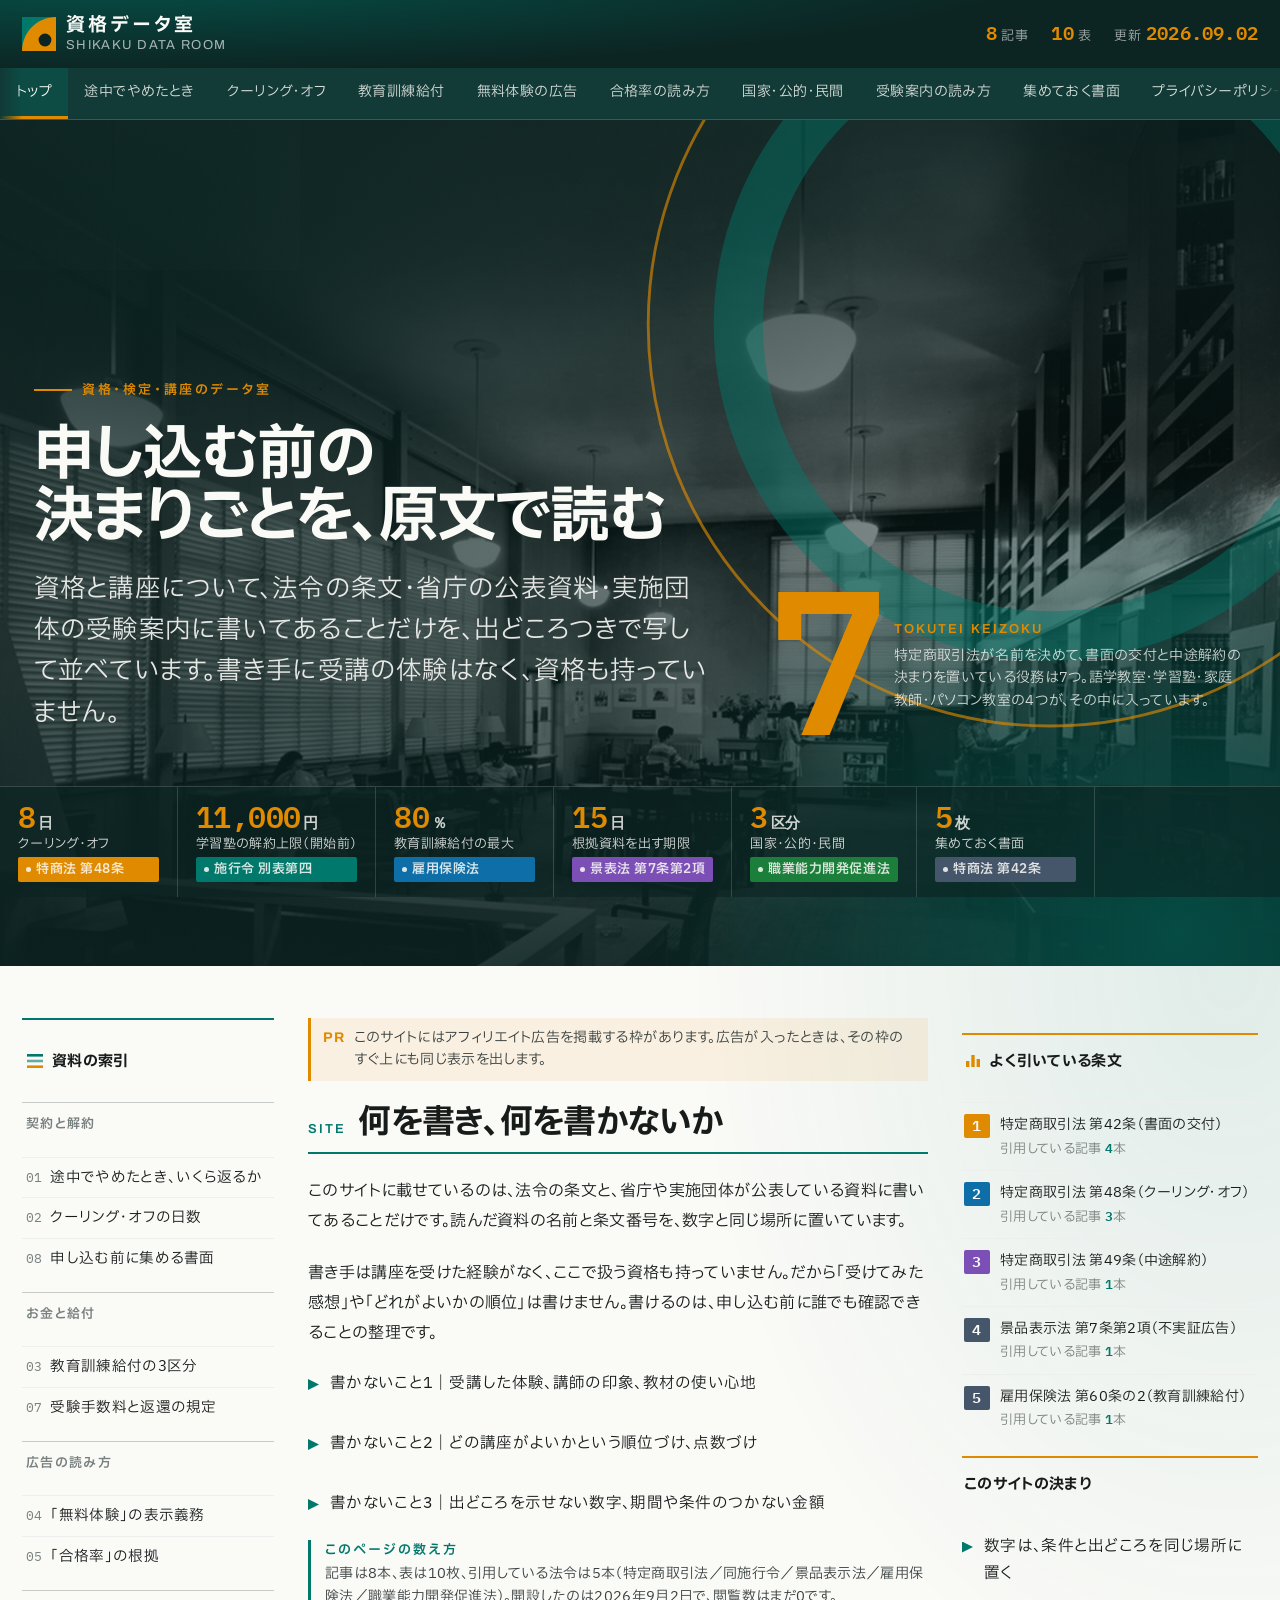
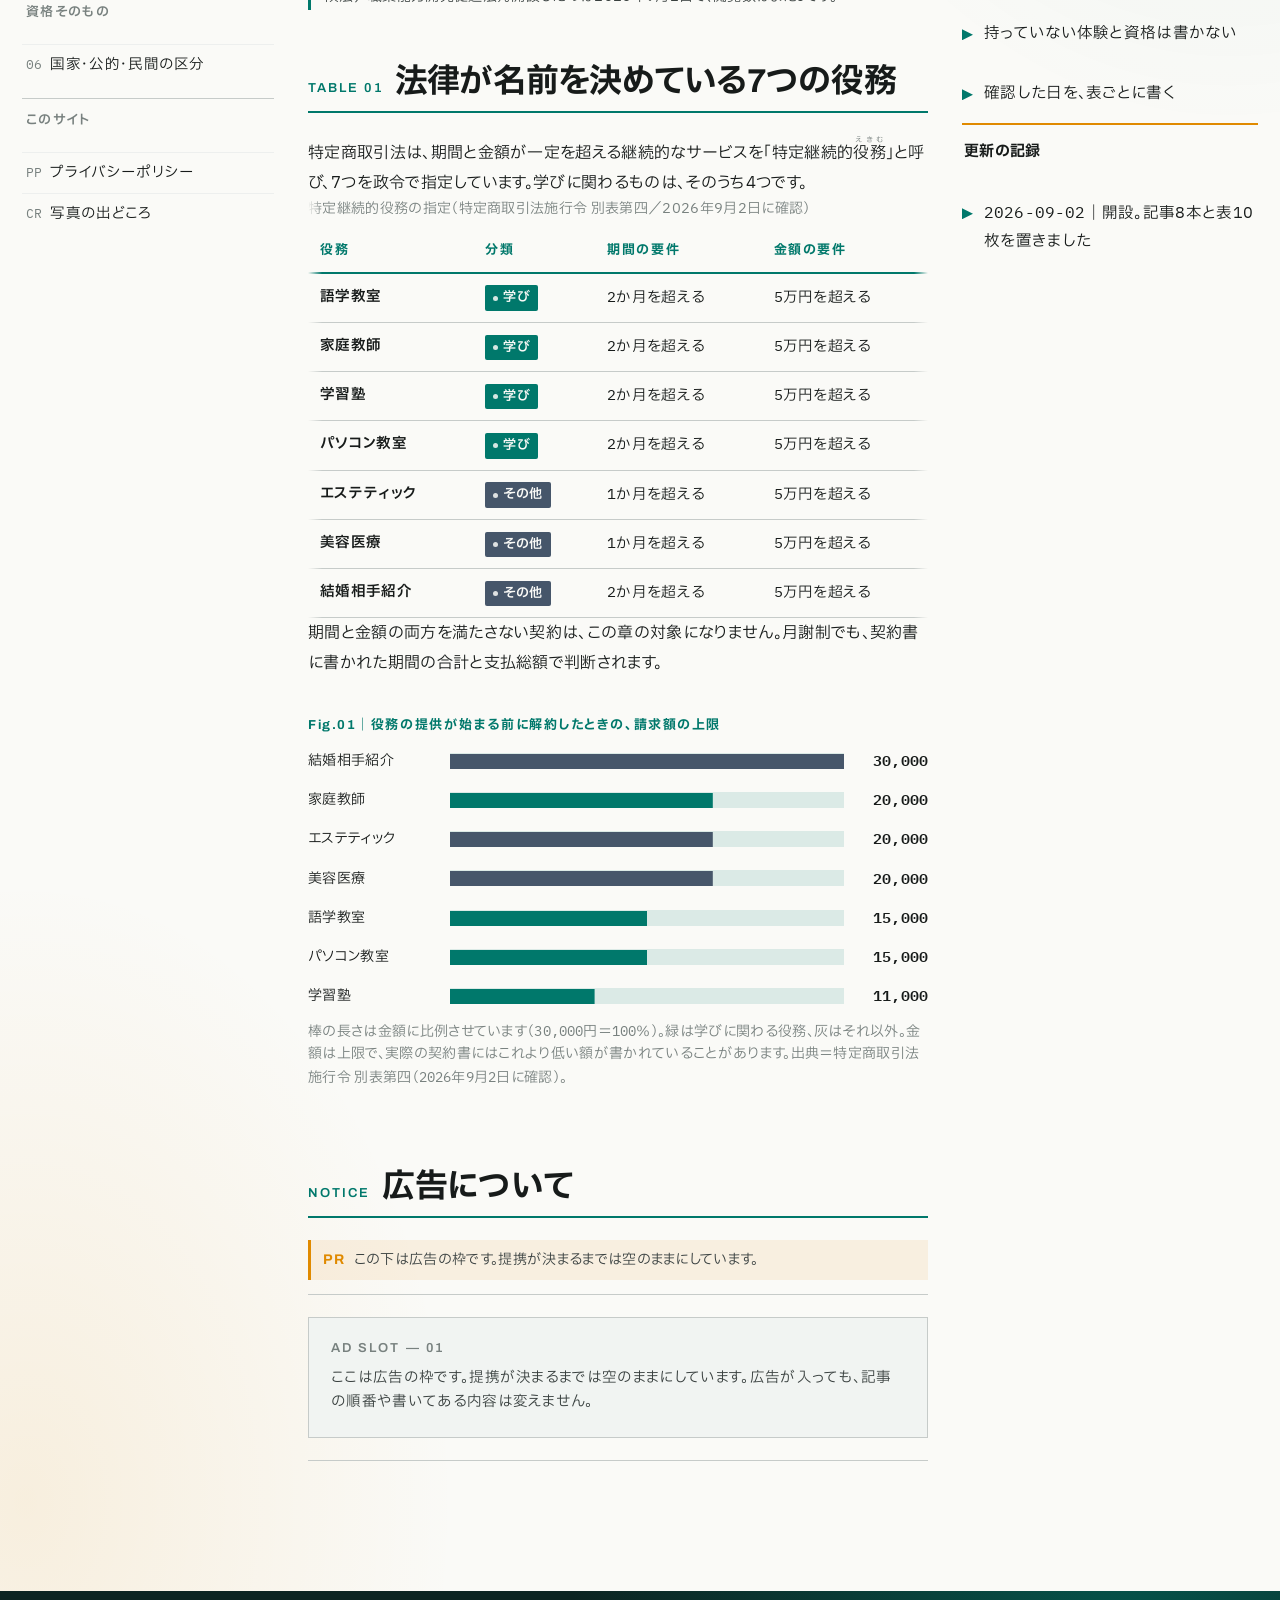
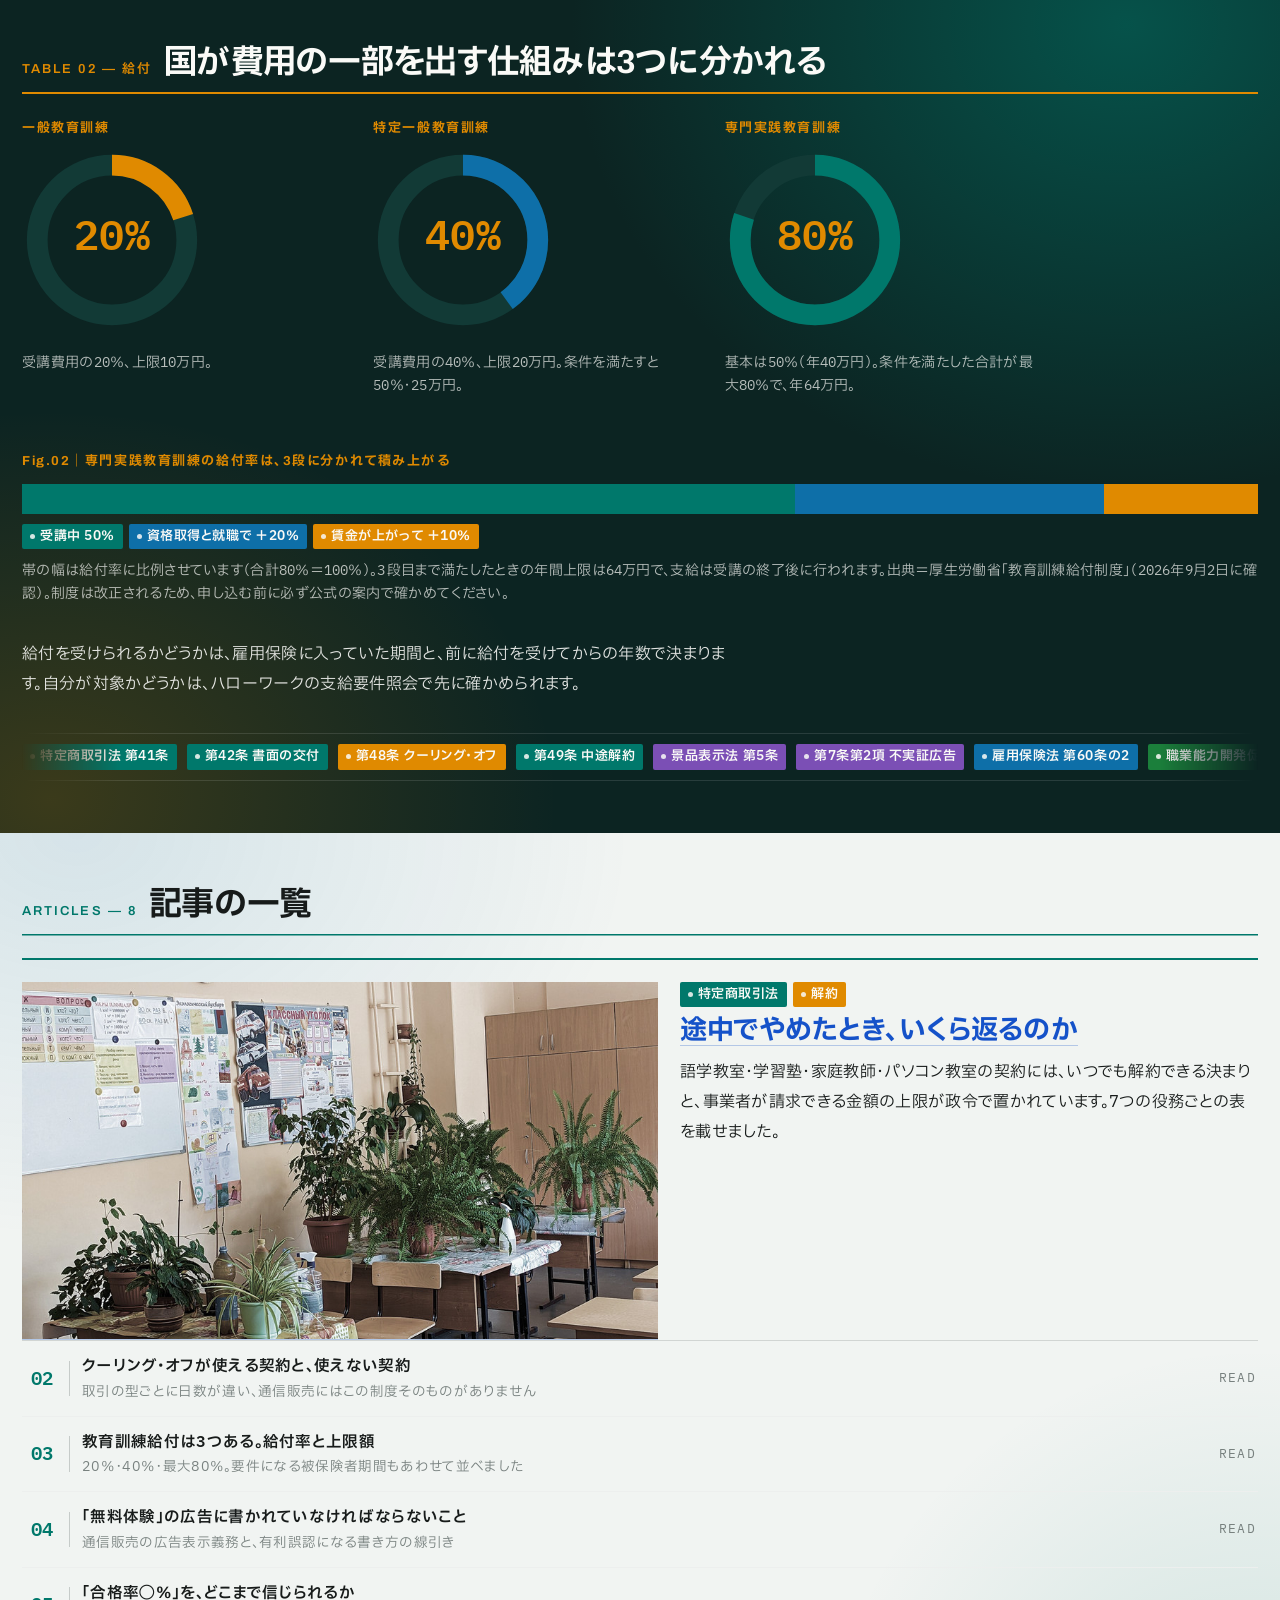
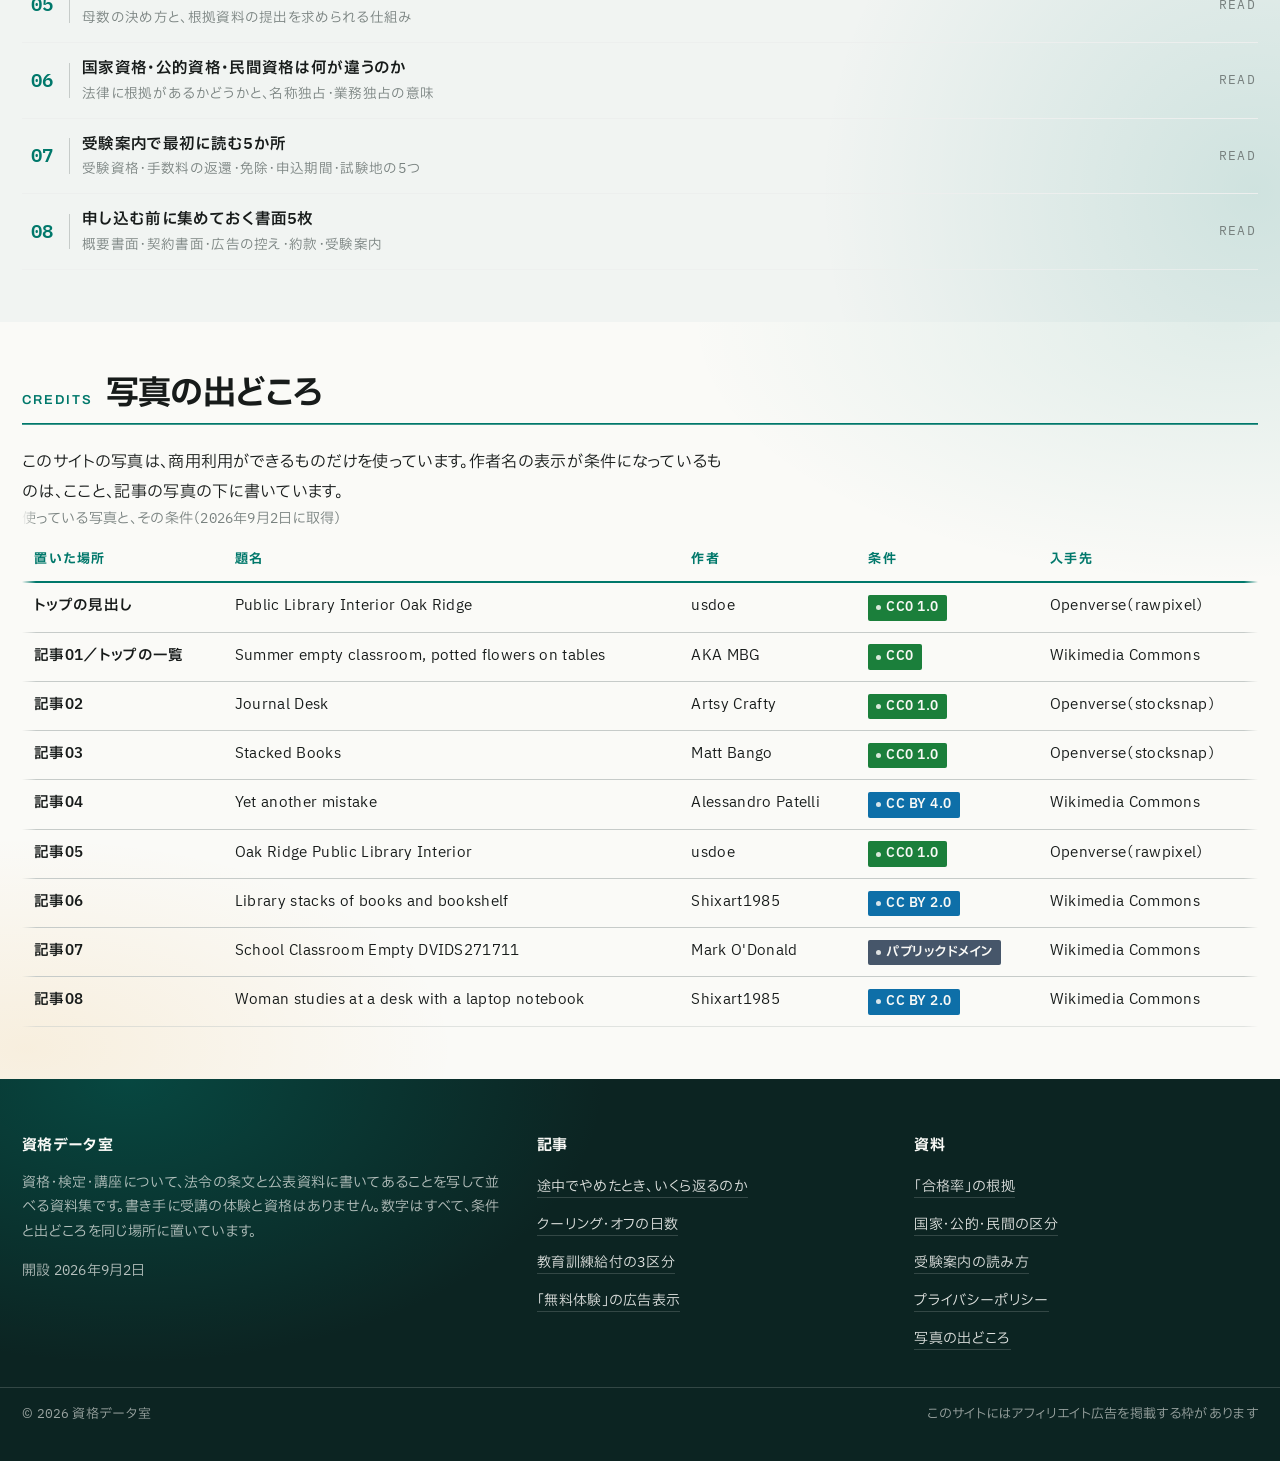
==== commit 5a54abc6: "publish shikaku-data.com" ====
--- a/index.html
+++ b/index.html
@@ -260,7 +260,7 @@
 
         <figure class="fig">
           <p class="fig__cap">一般教育訓練</p>
-          <svg viewBox="0 0 130 130" width="100%" height="auto" style="max-width:180px" role="img" aria-label="一般教育訓練の給付率は20パーセント">
+          <svg viewBox="0 0 130 130" width="100%" style="max-width:180px;height:auto" role="img" aria-label="一般教育訓練の給付率は20パーセント">
             <circle cx="65" cy="65" r="54" fill="none" stroke="#123A36" stroke-width="15"/>
             <circle class="ring" cx="65" cy="65" r="54" fill="none" stroke="#E08A00" stroke-width="15"
                     transform="rotate(-90 65 65)" style="--len:339.29;--ratio:.20"/>
@@ -271,7 +271,7 @@
 
         <figure class="fig">
           <p class="fig__cap">特定一般教育訓練</p>
-          <svg viewBox="0 0 130 130" width="100%" height="auto" style="max-width:180px" role="img" aria-label="特定一般教育訓練の給付率は40パーセント">
+          <svg viewBox="0 0 130 130" width="100%" style="max-width:180px;height:auto" role="img" aria-label="特定一般教育訓練の給付率は40パーセント">
             <circle cx="65" cy="65" r="54" fill="none" stroke="#123A36" stroke-width="15"/>
             <circle class="ring" cx="65" cy="65" r="54" fill="none" stroke="#0E6FA8" stroke-width="15"
                     transform="rotate(-90 65 65)" style="--len:339.29;--ratio:.40"/>
@@ -282,7 +282,7 @@
 
         <figure class="fig">
           <p class="fig__cap">専門実践教育訓練</p>
-          <svg viewBox="0 0 130 130" width="100%" height="auto" style="max-width:180px" role="img" aria-label="専門実践教育訓練の給付率は最大80パーセント">
+          <svg viewBox="0 0 130 130" width="100%" style="max-width:180px;height:auto" role="img" aria-label="専門実践教育訓練の給付率は最大80パーセント">
             <circle cx="65" cy="65" r="54" fill="none" stroke="#123A36" stroke-width="15"/>
             <circle class="ring" cx="65" cy="65" r="54" fill="none" stroke="#00786B" stroke-width="15"
                     transform="rotate(-90 65 65)" style="--len:339.29;--ratio:.80"/>
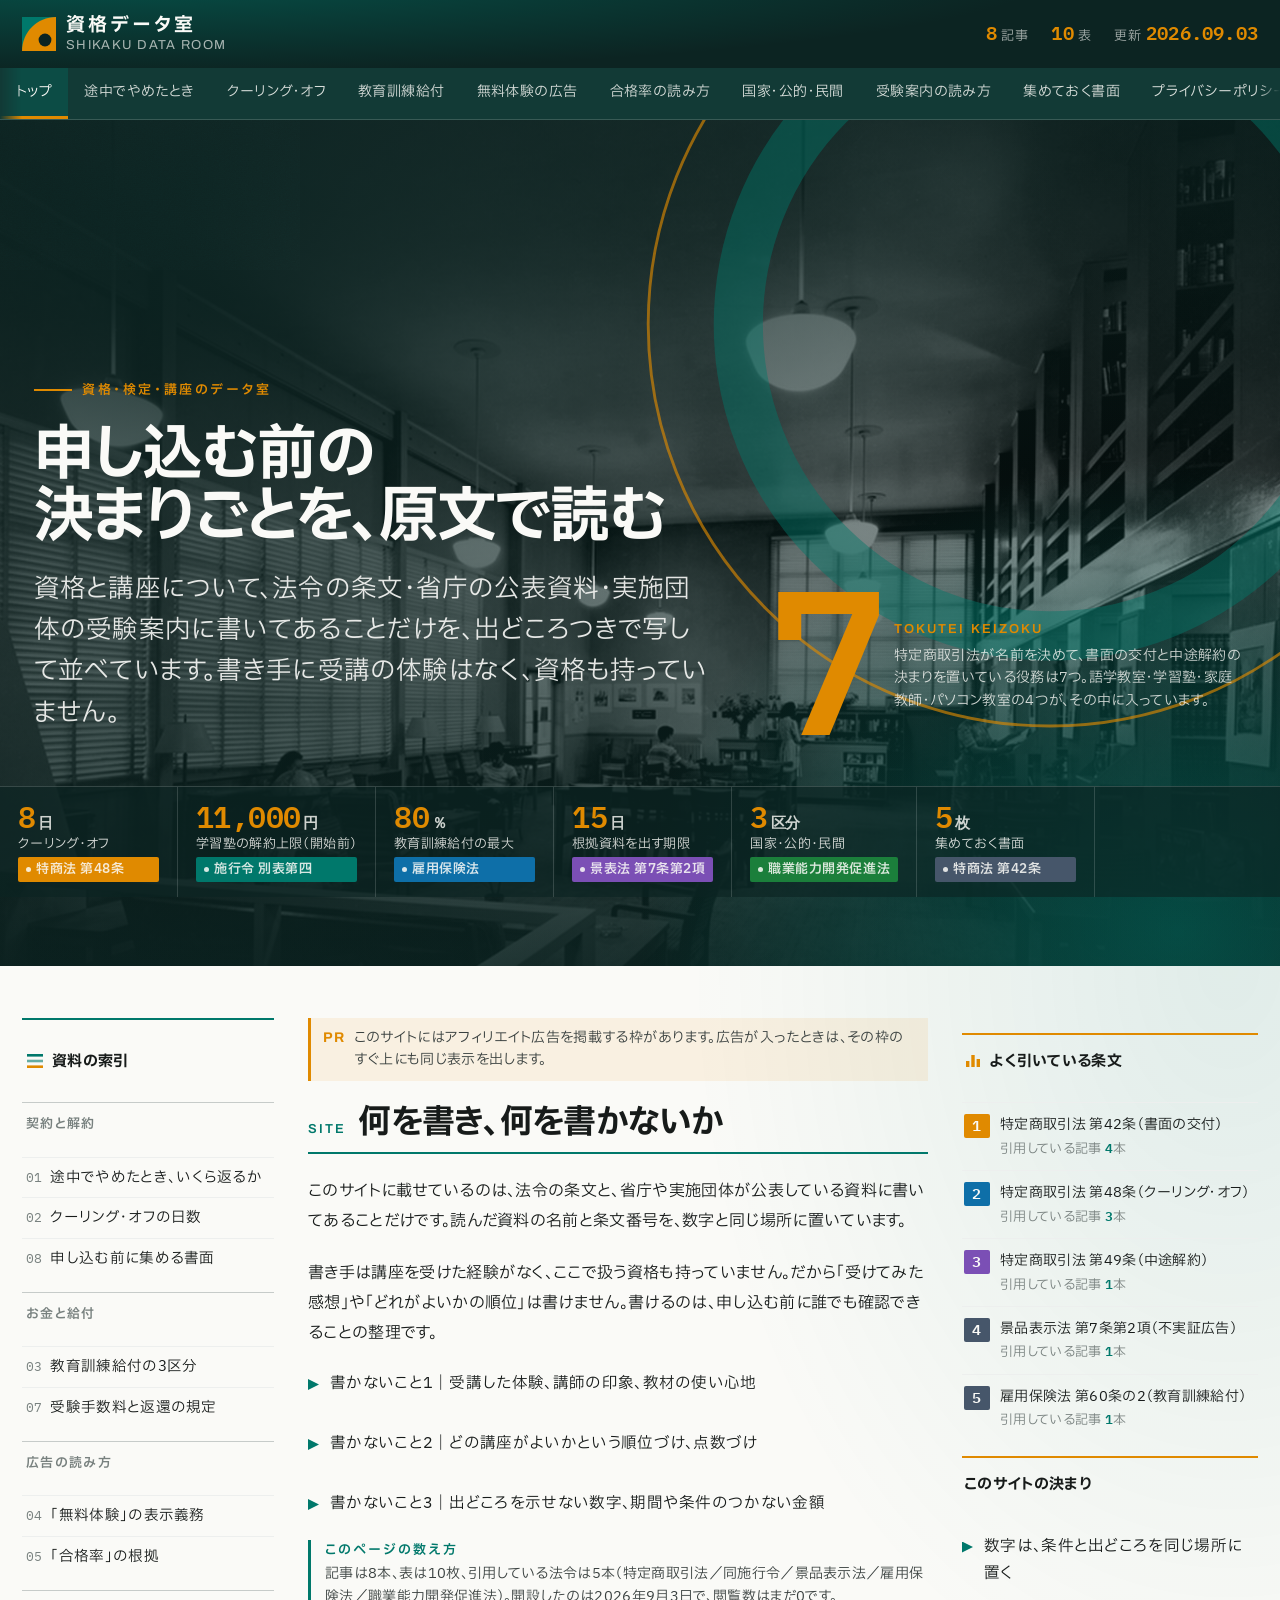
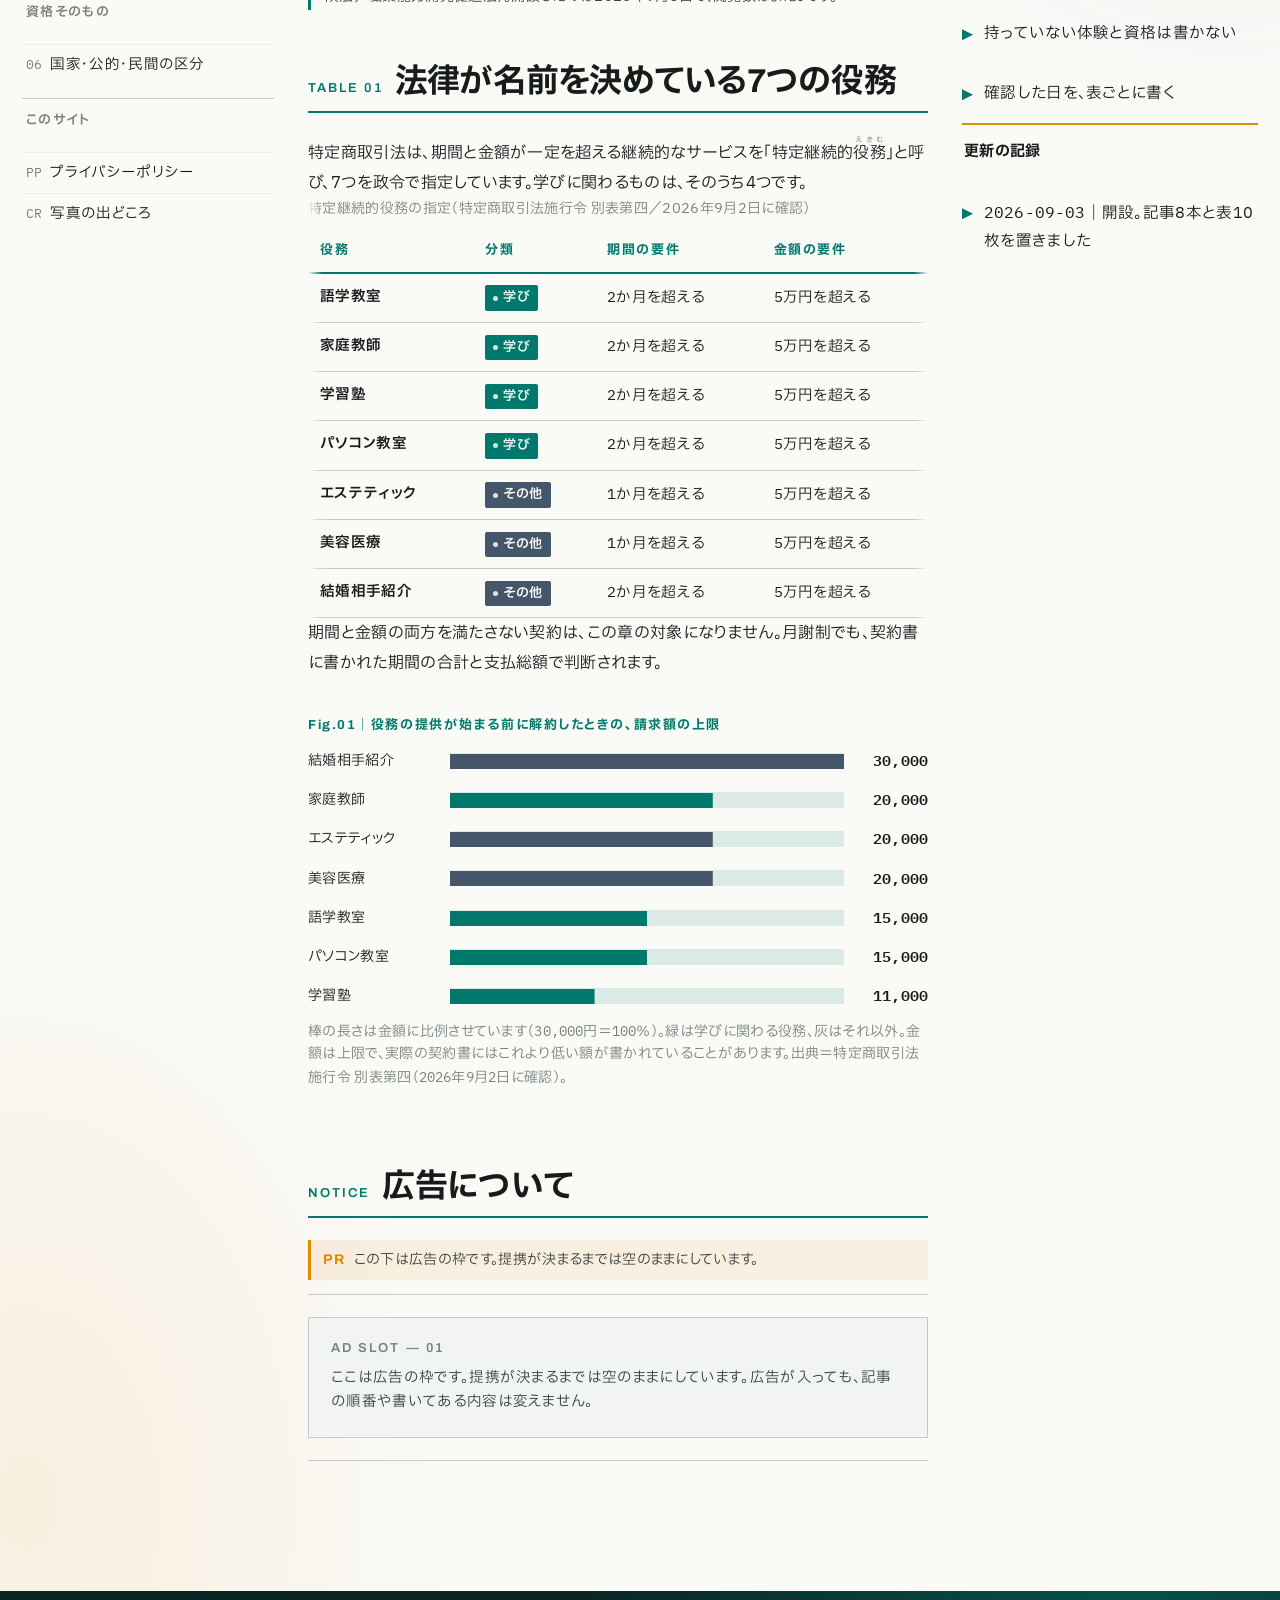
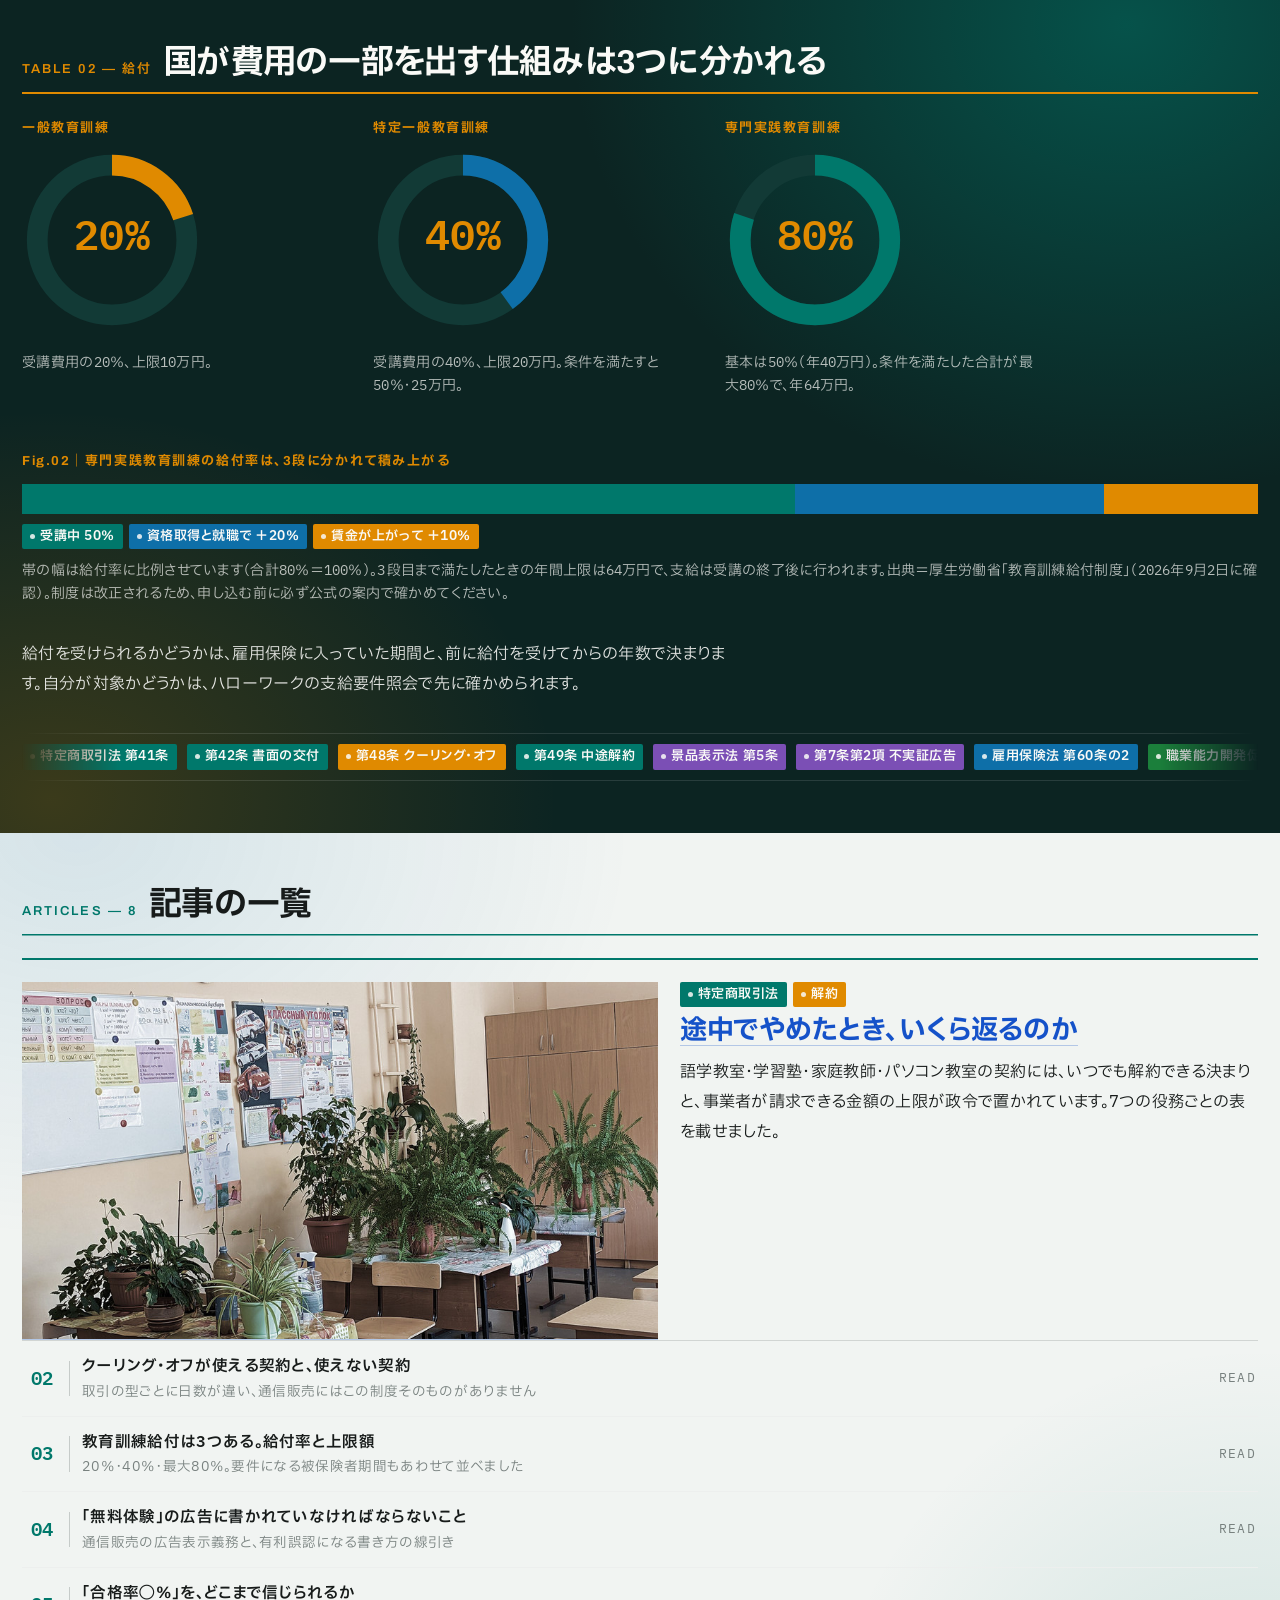
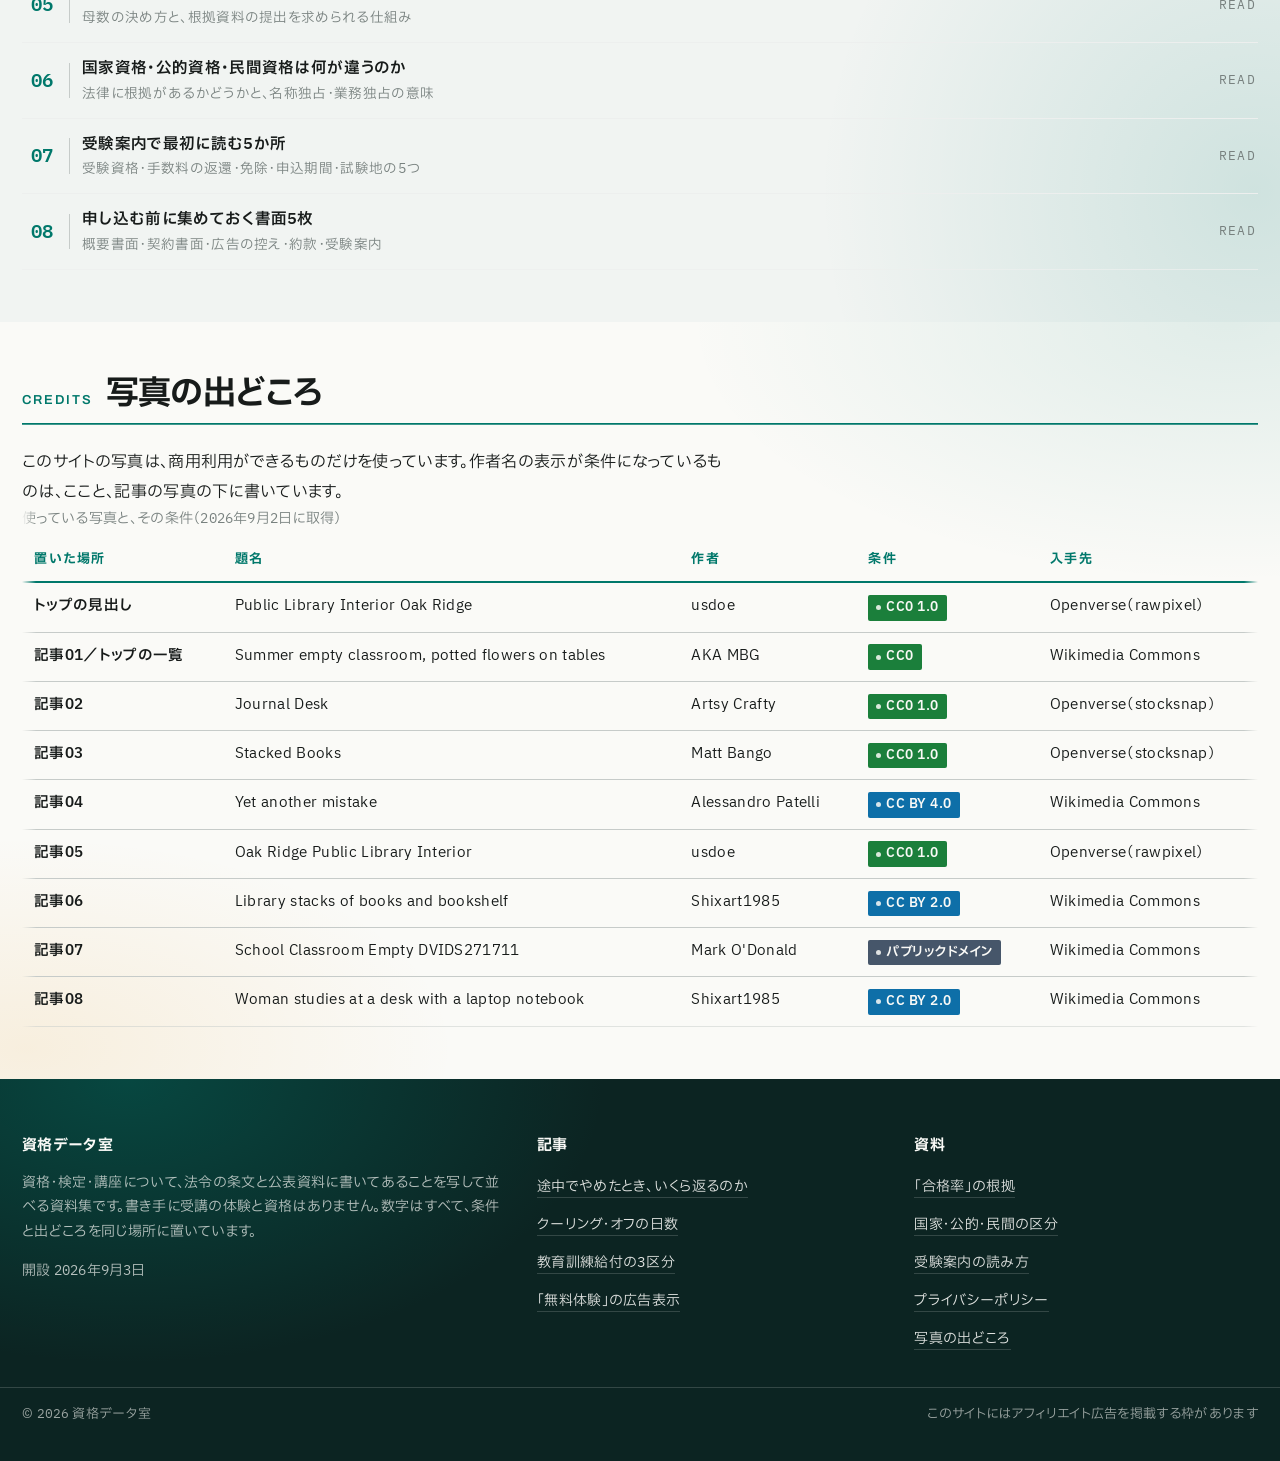
==== commit d5b25167: "publish shikaku-data.com" ====
--- a/index.html
+++ b/index.html
@@ -45,7 +45,7 @@
     <div class="hd__meta">
       <span><b class="n">8</b> 記事</span>
       <span><b class="n">10</b> 表</span>
-      <span>更新 <b class="n">2026.09.02</b></span>
+      <span>更新 <b class="n">2026.09.03</b></span>
     </div>
   </div>
 </header>
@@ -158,7 +158,7 @@
         </ul>
         <div class="src">
           <span class="lab">このページの数え方</span>
-          <p>記事は8本、表は10枚、引用している法令は5本（特定商取引法／同施行令／景品表示法／雇用保険法／職業能力開発促進法）。開設したのは2026年9月2日で、閲覧数はまだ0です。</p>
+          <p>記事は8本、表は10枚、引用している法令は5本（特定商取引法／同施行令／景品表示法／雇用保険法／職業能力開発促進法）。開設したのは2026年9月3日で、閲覧数はまだ0です。</p>
         </div>
       </div>
 
@@ -245,7 +245,7 @@
       </ul>
       <p class="rail__h">更新の記録</p>
       <ul class="cl">
-        <li class="cl__item t-body"><span><span class="n">2026-09-02</span>｜開設。記事8本と表10枚を置きました</span></li>
+        <li class="cl__item t-body"><span><span class="n">2026-09-03</span>｜開設。記事8本と表10枚を置きました</span></li>
       </ul>
     </aside>
 
@@ -388,7 +388,7 @@
     <div>
       <h2>資格データ室</h2>
       <p>資格・検定・講座について、法令の条文と公表資料に書いてあることを写して並べる資料集です。書き手に受講の体験と資格はありません。数字はすべて、条件と出どころを同じ場所に置いています。</p>
-      <p style="margin-top:14px">開設 <span class="n">2026</span>年<span class="n">9</span>月<span class="n">2</span>日</p>
+      <p style="margin-top:14px">開設 <span class="n">2026</span>年<span class="n">9</span>月<span class="n">3</span>日</p>
     </div>
     <div>
       <h2>記事</h2>
